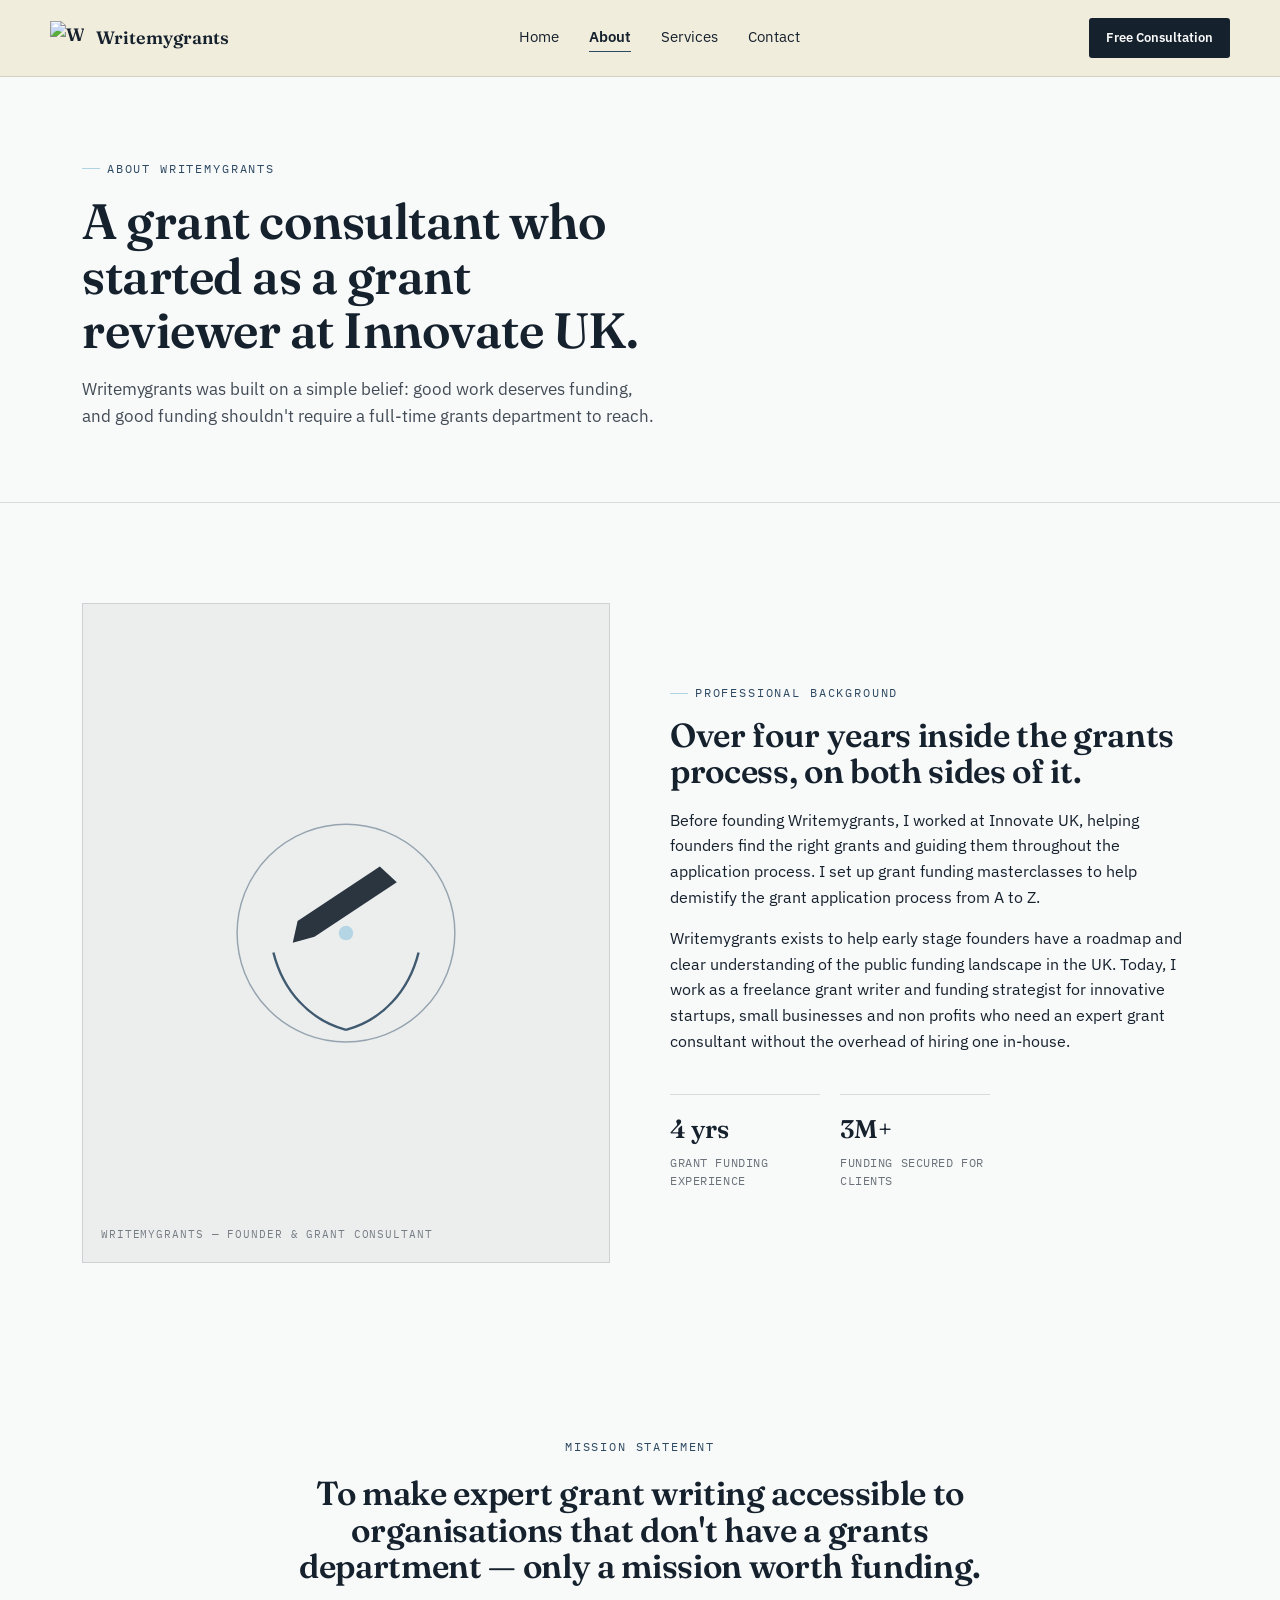
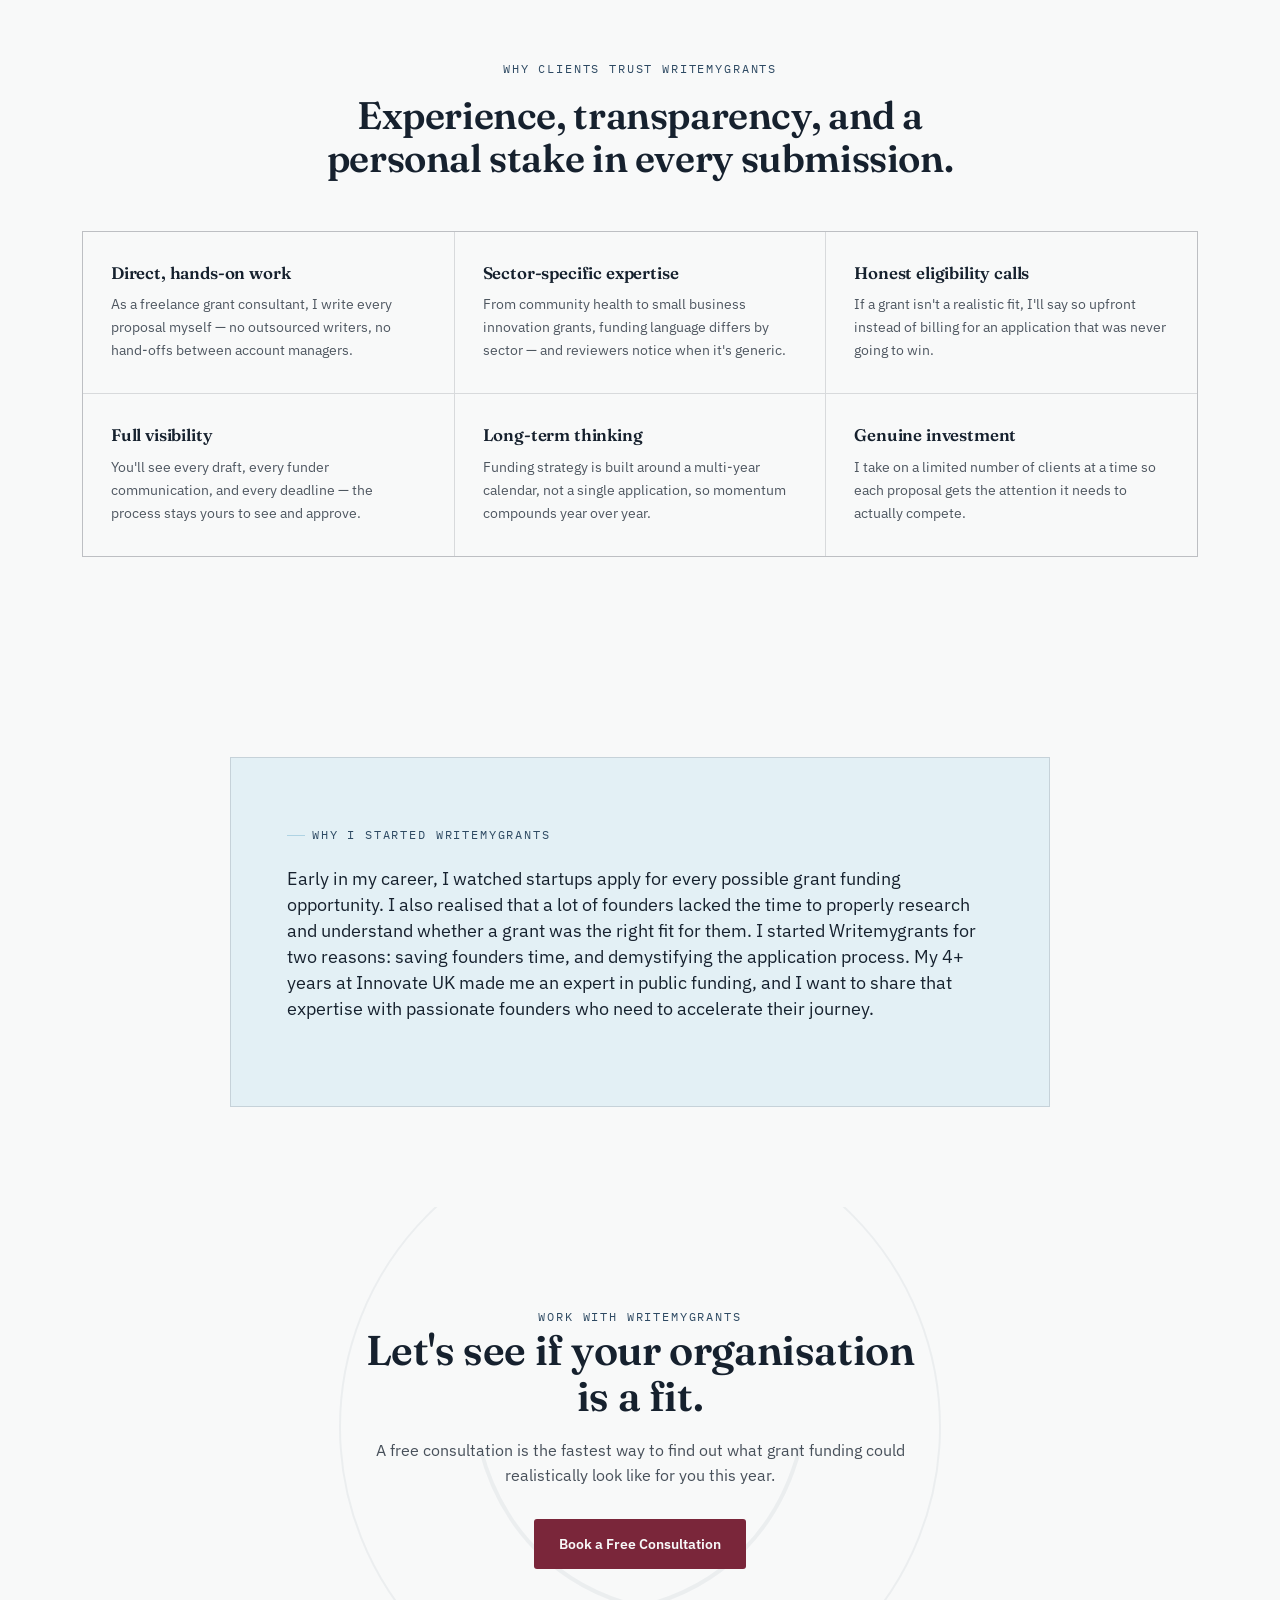
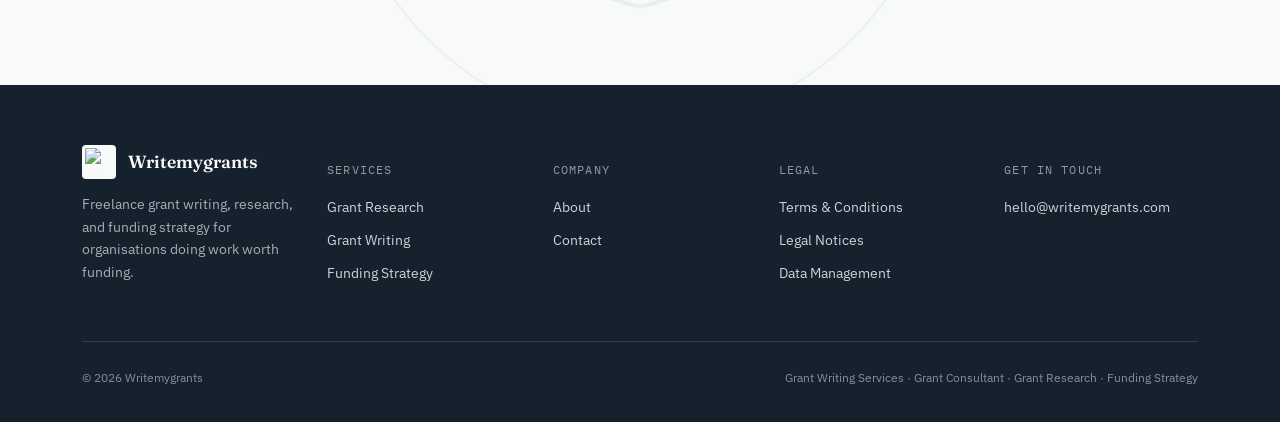
==== about.html @ 4b22c3bf "Add files via upload" ====
<!DOCTYPE html>
<html lang="en">
<head>
<meta charset="UTF-8">
<meta name="viewport" content="width=device-width, initial-scale=1.0">
<title>About Writemygrants | Freelance Grant Consultant &amp; Grant Writing Expert</title>
<meta name="description" content="Learn about Writemygrants — a freelance grant consultant dedicated to helping nonprofits, small businesses, and startups secure funding through expert grant research and grant writing.">
<link rel="preconnect" href="https://fonts.googleapis.com">
<link rel="preconnect" href="https://fonts.gstatic.com" crossorigin>
<link href="https://fonts.googleapis.com/css2?family=Fraunces:ital,opsz,wght@0,9..144,300;0,9..144,500;0,9..144,600;1,9..144,400&family=IBM+Plex+Sans:wght@400;500;600&family=IBM+Plex+Mono:wght@400;500&display=swap" rel="stylesheet">
<link rel="stylesheet" href="styles.css">
</head>
<body>

<header class="site">
  <div class="wrap header-row">
    <a href="index.html" class="brand">
      <img class="mark" src="assets/writemygrants-logo-uploaded.png" alt="Writemygrants logo">
      Writemygrants
    </a>
    <nav class="main-nav">
      <a href="index.html">Home</a>
      <a href="about.html" class="active">About</a>
      <a href="services.html">Services</a>
      <a href="contact.html">Contact</a>
    </nav>
    <div class="nav-cta">
      <a href="contact.html" class="btn btn-primary btn-sm">Free Consultation</a>
    </div>
  </div>
</header>

<main>

  <section class="page-hero">
    <div class="wrap">
      <span class="eyebrow">About Writemygrants</span>
      <h1>A grant consultant who started as a grant reviewer at Innovate UK.</h1>
      <p class="lede">Writemygrants was built on a simple belief: good work deserves funding, and good funding shouldn't require a full-time grants department to reach.</p>
    </div>
  </section>

  <section class="section">
    <div class="wrap about-grid">
      <div class="about-portrait">
        <svg viewBox="0 0 200 220" fill="none">
          <circle cx="100" cy="110" r="90" stroke="var(--olive)" stroke-width="1.2" stroke-opacity="0.5"/>
          <path d="M100 190 C 70 182, 48 158, 40 126" stroke="var(--olive)" stroke-width="2" fill="none"/>
          <path d="M100 190 C 130 182, 152 158, 160 126" stroke="var(--olive)" stroke-width="2" fill="none"/>
          <path d="M60 100 L128 55 L142 68 L74 113 L56 118 Z" fill="var(--ink)"/>
          <circle cx="100" cy="110" r="6" fill="var(--pale-blue)"/>
        </svg>
        <span class="frame-label">Writemygrants — Founder &amp; Grant Consultant</span>
      </div>
      <div>
        <span class="eyebrow">Professional background</span>
        <h2 style="font-size:clamp(1.7rem,2.6vw,2.2rem); margin: 14px 0 18px;">Over four years inside the grants process, on both sides of it.</h2>
        <p>Before founding Writemygrants, I worked at Innovate UK, helping founders find the right grants and guiding them throughout the application process. I set up grant funding masterclasses to help demistify the grant application process from A to Z.</p>
        <p>Writemygrants exists to help early stage founders have a roadmap and clear understanding of the public funding landscape in the UK. Today, I work as a freelance grant writer and funding strategist for innovative startups, small businesses and non profits who need an expert grant consultant without the overhead of hiring one in-house.</p>
        <div class="creds" style="grid-template-columns:repeat(2,1fr); max-width:320px;">
          <div class="cred"><div class="num">4 yrs</div><div class="label">Grant funding experience</div></div>
          <div class="cred"><div class="num">3M+</div><div class="label">Funding secured for clients</div></div>
        </div>
      </div>
    </div>
  </section>

  <section class="section-tight">
    <div class="wrap wrap-narrow" style="text-align:center;">
      <span class="eyebrow center">Mission statement</span>
      <h2 style="margin:16px 0 0; font-size:clamp(1.6rem,2.6vw,2.1rem);">To make expert grant writing accessible to organisations that don't have a grants department — only a mission worth funding.</h2>
    </div>
  </section>

  <section class="section" style="padding-top:0;">
    <div class="wrap">
      <div class="section-head center" style="margin-left:auto;margin-right:auto;">
        <span class="eyebrow center">Why clients trust Writemygrants</span>
        <h2>Experience, transparency, and a personal stake in every submission.</h2>
      </div>
      <div class="values-grid">
        <div class="value-card">
          <h3>Direct, hands-on work</h3>
          <p>As a freelance grant consultant, I write every proposal myself — no outsourced writers, no hand-offs between account managers.</p>
        </div>
        <div class="value-card">
          <h3>Sector-specific expertise</h3>
          <p>From community health to small business innovation grants, funding language differs by sector — and reviewers notice when it's generic.</p>
        </div>
        <div class="value-card">
          <h3>Honest eligibility calls</h3>
          <p>If a grant isn't a realistic fit, I'll say so upfront instead of billing for an application that was never going to win.</p>
        </div>
        <div class="value-card">
          <h3>Full visibility</h3>
          <p>You'll see every draft, every funder communication, and every deadline — the process stays yours to see and approve.</p>
        </div>
        <div class="value-card">
          <h3>Long-term thinking</h3>
          <p>Funding strategy is built around a multi-year calendar, not a single application, so momentum compounds year over year.</p>
        </div>
        <div class="value-card">
          <h3>Genuine investment</h3>
          <p>I take on a limited number of clients at a time so each proposal gets the attention it needs to actually compete.</p>
        </div>
      </div>
    </div>
  </section>

  <!-- ===== PERSONAL STORY ===== -->
  <section class="testimonial">
    <div class="wrap">
      <div class="testimonial-panel" style="text-align:left;">
        <span class="eyebrow" style="margin-bottom:20px;">Why I started Writemygrants</span>
        <blockquote style="font-size:1.15rem; font-style:normal; font-family:'IBM Plex Sans',sans-serif;">Early in my career, I watched startups apply for every possible grant funding opportunity. I also realised that a lot of founders lacked the time to properly research and understand whether a grant was the right fit for them. I started Writemygrants for two reasons: saving founders time, and demystifying the application process. My 4+ years at Innovate UK made me an expert in public funding, and I want to share that expertise with passionate founders who need to accelerate their journey.</blockquote>
      </div>
    </div>
  </section>

  <section class="cta-final">
    <svg class="cta-wreath" viewBox="0 0 320 320" fill="none">
      <path d="M160 250 C 118 240, 90 210, 80 170" stroke="var(--olive)" stroke-width="2" fill="none"/>
      <path d="M160 250 C 202 240, 230 210, 240 170" stroke="var(--olive)" stroke-width="2" fill="none"/>
      <circle cx="160" cy="160" r="150" stroke="var(--olive)" stroke-width="1"/>
    </svg>
    <div class="wrap inner">
      <span class="eyebrow center">Work with Writemygrants</span>
      <h2>Let's see if your organisation is a fit.</h2>
      <p>A free consultation is the fastest way to find out what grant funding could realistically look like for you this year.</p>
      <div class="actions center">
        <a href="contact.html" class="btn btn-accent">Book a Free Consultation</a>
      </div>
    </div>
  </section>

</main>

<footer class="site">
  <div class="wrap">
    <div class="footer-top">
      <div>
        <div class="footer-brand">
          <img class="mark" src="assets/writemygrants-logo-uploaded.png" alt="Writemygrants logo">
          Writemygrants
        </div>
        <p>Freelance grant writing, research, and funding strategy for organisations doing work worth funding.</p>
      </div>
      <div class="footer-col">
        <h4>Services</h4>
        <a href="services.html">Grant Research</a>
        <a href="services.html">Grant Writing</a>
        <a href="services.html">Funding Strategy</a>
      </div>
      <div class="footer-col">
        <h4>Company</h4>
        <a href="about.html">About</a>
        <a href="contact.html">Contact</a>
      </div>
      <div class="footer-col">
        <h4>Legal</h4>
        <a href="terms.html">Terms &amp; Conditions</a>
        <a href="legal.html">Legal Notices</a>
        <a href="data-management.html">Data Management</a>
      </div>
      <div class="footer-col">
        <h4>Get in touch</h4>
        <a href="mailto:hello@writemygrants.com">hello@writemygrants.com</a>
      </div>
    </div>
    <div class="footer-bottom">
      <span>© 2026 Writemygrants</span>
      <span>Grant Writing Services · Grant Consultant · Grant Research · Funding Strategy</span>
    </div>
  </div>
</footer>

</body>
</html>
---- styles.css ----
/* ===========================================================
   Writemygrants — shared stylesheet
   Palette: white / dark blue / burgundy
   Type: Fraunces (display) + IBM Plex Sans (body) + IBM Plex Mono (utility)
=========================================================== */

:root{
  --beige: #F8F9F9;
  --beige-deep: #ECEEEE;
  --ink: #16212E;
  --olive: #2E4A63;
  --red: #7A263A;
  --red-hover: #93304A;
  --ice: #E3F0F5;
  --pale-blue: #AFD3E3;
  --line: rgba(22,33,46,0.14);
  --radius: 3px;
}

*{ box-sizing: border-box; }
html{ scroll-behavior: smooth; }
body{
  margin:0;
  background: var(--beige);
  color: var(--ink);
  font-family: 'IBM Plex Sans', sans-serif;
  font-size: 16px;
  line-height: 1.6;
  -webkit-font-smoothing: antialiased;
}

h1,h2,h3{
  font-family: 'Fraunces', serif;
  font-weight: 600;
  line-height: 1.1;
  margin: 0;
  letter-spacing: -0.01em;
}

p{ margin: 0 0 1em; }
a{ color: inherit; }
img,svg{ display:block; max-width:100%; }
ul{ margin:0; padding:0; list-style:none; }

.eyebrow{
  font-family: 'IBM Plex Mono', monospace;
  font-size: 0.72rem;
  letter-spacing: 0.16em;
  text-transform: uppercase;
  color: var(--olive);
  display: inline-flex;
  align-items: center;
  gap: 0.6em;
}
.eyebrow::before{
  content:"";
  width: 18px; height: 1px;
  background: var(--pale-blue);
  display:inline-block;
}
.eyebrow.center{ justify-content:center; }
.eyebrow.center::before{ display:none; }

.wrap{
  max-width: 1180px;
  margin: 0 auto;
  padding: 0 32px;
}
.wrap-narrow{
  max-width: 820px;
  margin: 0 auto;
  padding: 0 32px;
}

/* ---------- Buttons ---------- */
.btn{
  display:inline-flex; align-items:center; gap:8px;
  font-family:'IBM Plex Sans', sans-serif; font-weight:600; font-size:0.88rem;
  padding: 13px 24px; border-radius: var(--radius);
  text-decoration:none; border:1px solid transparent; cursor:pointer;
  transition: transform .18s ease, background .18s ease, border-color .18s ease;
}
.btn-primary{ background: var(--ink); color: var(--beige); }
.btn-primary:hover{ background: var(--ink); transform: translateY(-1px); }
.btn-accent{ background: var(--red); color: var(--beige); }
.btn-accent:hover{ background: var(--red-hover); transform: translateY(-1px); }
.btn-ghost{ border-color: var(--ink); background: transparent; }
.btn-ghost:hover{ background: var(--ink); color: var(--beige); }
.btn-sm{ padding: 9px 16px; font-size: 0.8rem; }
.actions{ display:flex; gap:16px; align-items:center; flex-wrap:wrap; }
.actions.center{ justify-content:center; }

/* ---------- Header ---------- */
header.site{
  position: sticky; top:0; z-index: 50;
  background: rgba(241,236,218,0.94);
  backdrop-filter: blur(6px);
  border-bottom: 1px solid var(--line);
}
.header-row{
  display:flex; align-items:center; justify-content:space-between;
  padding: 18px 0;
}
.brand{
  display:flex; align-items:center; gap:12px;
  font-family:'Fraunces', serif; font-weight:600; font-size:1.12rem;
  text-decoration:none; color: var(--ink); white-space:nowrap;
}
.brand .mark{ width:34px; height:34px; flex-shrink:0; }
nav.main-nav{ display:flex; gap:30px; }
nav.main-nav a{
  text-decoration:none; font-size:0.92rem; color: var(--ink);
  position:relative; padding-bottom:3px; white-space:nowrap;
}
nav.main-nav a::after{
  content:""; position:absolute; left:0; right:0; bottom:0; height:1px;
  background: var(--olive); transform: scaleX(0); transform-origin: left;
  transition: transform .25s ease;
}
nav.main-nav a:hover::after,
nav.main-nav a.active::after{ transform: scaleX(1); }
nav.main-nav a.active{ color: var(--ink); font-weight:600; }
.nav-cta{ display:flex; align-items:center; gap:18px; }

/* ---------- Page hero (interior pages) ---------- */
.page-hero{
  padding: 74px 0 56px;
  border-bottom: 1px solid var(--line);
}
.page-hero .eyebrow{ margin-bottom: 16px; }
.page-hero h1{ font-size: clamp(2.1rem, 4vw, 3.1rem); max-width: 18ch; }
.page-hero p.lede{ margin-top:18px; max-width: 58ch; opacity:0.8; font-size:1.05rem; }

/* ---------- Hero (home) ---------- */
.hero{ padding: 92px 0 70px; position: relative; overflow: hidden; }
.hero-grid{ display:grid; grid-template-columns: 1.05fr 0.95fr; gap: 48px; align-items:center; }
.hero h1{ font-size: clamp(2.4rem, 4.4vw, 3.65rem); margin: 18px 0 22px; }
.hero h1 em{ font-style: italic; font-weight: 400; color: var(--olive); }
.hero p.lede{ font-size: 1.08rem; max-width: 46ch; opacity: 0.82; margin-bottom: 34px; }
.hero-visual{ position:relative; display:flex; align-items:center; justify-content:center; }
.seal{ width: min(100%, 380px); animation: stampIn 0.9s cubic-bezier(.2,.9,.25,1) both; animation-delay:.15s; }
@keyframes stampIn{
  0%{ opacity:0; transform: scale(1.22) rotate(-6deg); }
  60%{ opacity:1; }
  100%{ opacity:1; transform: scale(1) rotate(0deg); }
}
.chip{
  position:absolute; background: var(--beige); border:1px solid var(--line);
  border-radius: var(--radius); padding: 10px 14px;
  font-family:'IBM Plex Mono', monospace; font-size: 0.74rem;
  box-shadow: 0 10px 24px rgba(22,33,46,0.08);
  opacity:0; animation: chipIn .6s ease forwards;
}
.chip .n{ display:block; font-family:'Fraunces', serif; font-size:1.15rem; font-weight:600; color: var(--ink); }
.chip-a{ top: 4%; left: -4%; animation-delay: .75s; }
.chip-b{ bottom: 6%; right: -6%; animation-delay: .95s; }
@keyframes chipIn{ from{ opacity:0; transform: translateY(8px);} to{opacity:1; transform:translateY(0);} }
@media (prefers-reduced-motion: reduce){ .seal, .chip{ animation:none !important; opacity:1; transform:none; } }

/* ---------- Trust strip ---------- */
.trust{ border-top: 1px solid var(--line); border-bottom: 1px solid var(--line); padding: 22px 0; }
.trust-row{ display:flex; flex-wrap:wrap; gap: 14px 36px; align-items:center; justify-content:space-between; }
.trust-label{ font-family:'IBM Plex Mono', monospace; font-size:0.72rem; letter-spacing:0.1em; text-transform:uppercase; opacity:0.6; }
.sector-list{ display:flex; flex-wrap:wrap; gap: 10px 28px; }
.sector-list span{ font-size:0.92rem; opacity:0.75; }

/* ---------- Generic section ---------- */
.section{ padding: 100px 0; }
.section-tight{ padding: 70px 0; }
.section-head{ max-width: 660px; margin-bottom: 52px; }
.section-head.center{ margin-left:auto; margin-right:auto; text-align:center; }
.section-head h2{ font-size: clamp(1.9rem, 3vw, 2.6rem); margin-top:14px; }
.section-head p{ opacity:0.78; margin-top:14px; max-width: 56ch; }
.section-head.center p{ margin-left:auto; margin-right:auto; }

/* ---------- Benefit / feature grid ---------- */
.feature-grid{ display:grid; grid-template-columns: repeat(3,1fr); gap: 1px; background: var(--line); border:1px solid var(--line); }
.feature-card{ background: var(--beige); padding: 34px 30px; transition: background .2s ease; }
.feature-card:hover{ background: var(--ice); }
.feature-card .icon{ width:28px; height:28px; margin-bottom:20px; color: var(--olive); }
.feature-card h3{ font-size:1.05rem; margin-bottom:10px; }
.feature-card p{ font-size:0.9rem; opacity:0.75; margin:0; }

/* ---------- Steps / process ---------- */
.steps{ display:grid; grid-template-columns: repeat(5, 1fr); gap:0; position:relative; }
.steps.steps-4{ grid-template-columns: repeat(4,1fr); }
.steps::before{ content:""; position:absolute; top:18px; left:4%; right:4%; height:1px; background: var(--line); }
.step{ padding: 0 18px 0 0; position:relative; }
.step .num{
  font-family:'IBM Plex Mono', monospace; font-size:0.82rem; color: var(--beige);
  background: var(--ink); width:36px; height:36px; border-radius:50%;
  display:flex; align-items:center; justify-content:center; position:relative; z-index:2; margin-bottom:20px;
}
.step h3{ font-size:1.05rem; margin-bottom:8px; }
.step p{ font-size:0.9rem; opacity:0.75; margin:0; }

/* ---------- Stats band ---------- */
.band{ background: var(--ink); color: var(--beige); padding: 84px 0; position:relative; overflow:hidden; }
.band-wreath{ position:absolute; right:-80px; top:50%; transform: translateY(-50%); width:420px; opacity:0.08; }
.band-grid{ display:grid; grid-template-columns: repeat(4,1fr); gap:30px; position:relative; z-index:1; }
.stat .num{ font-family:'Fraunces', serif; font-weight:600; font-size: clamp(2.1rem,3.6vw,3rem); color: var(--beige); }
.stat .label{ font-family:'IBM Plex Mono', monospace; font-size:0.76rem; letter-spacing:0.06em; color: var(--pale-blue); margin-top:8px; text-transform:uppercase; }

/* ---------- Testimonials ---------- */
.testi-grid{ display:grid; grid-template-columns: repeat(3,1fr); gap: 24px; }
.testi-card{ background: var(--ice); border:1px solid var(--line); padding: 32px 28px; display:flex; flex-direction:column; }
.testi-card blockquote{ font-family:'Fraunces', serif; font-style:italic; font-weight:400; font-size:1.08rem; margin:0 0 20px; line-height:1.45; flex-grow:1; }
.testi-card cite{ font-style:normal; font-family:'IBM Plex Mono', monospace; font-size:0.74rem; letter-spacing:0.03em; opacity:0.68; }

.testimonial{ padding: 100px 0; }
.testimonial-panel{ background: var(--ice); border:1px solid var(--line); padding: 60px 56px; text-align:center; max-width: 820px; margin:0 auto; }
.testimonial-panel blockquote{ font-family:'Fraunces', serif; font-style:italic; font-weight:400; font-size: clamp(1.25rem, 2.2vw, 1.55rem); margin:0 0 24px; line-height:1.42; }
.testimonial-panel cite{ font-style:normal; font-family:'IBM Plex Mono', monospace; font-size:0.76rem; letter-spacing:0.03em; opacity:0.68; }

/* ---------- CTA band ---------- */
.cta-final{ padding: 96px 0 116px; position:relative; text-align:center; overflow:hidden; }
.cta-final .cta-wreath{ position:absolute; left:50%; top:46%; transform: translate(-50%,-50%); width:640px; opacity:0.06; z-index:0; }
.cta-final .inner{ position:relative; z-index:1; max-width:620px; margin:0 auto; }
.cta-final h2{ font-size: clamp(2rem,3.6vw,2.6rem); margin-bottom:18px; }
.cta-final p{ opacity:0.78; margin-bottom: 30px; }

/* ---------- Services page ---------- */
.service-block{ padding: 64px 0; border-bottom: 1px solid var(--line); }
.service-block:last-of-type{ border-bottom:none; }
.service-block-grid{ display:grid; grid-template-columns: 0.9fr 1.1fr; gap: 56px; align-items:start; }
.service-block .index{ font-family:'IBM Plex Mono', monospace; font-size:0.78rem; color: var(--olive); letter-spacing:0.08em; margin-bottom:14px; display:block; }
.service-block h2{ font-size: clamp(1.5rem,2.4vw,1.9rem); margin-bottom: 16px; }
.service-block .desc{ opacity:0.82; margin-bottom:0; }
.service-side h4{
  font-family:'IBM Plex Mono', monospace; font-size:0.72rem; letter-spacing:0.1em; text-transform:uppercase;
  color: var(--olive); margin: 0 0 14px;
}
.service-side .col{ margin-bottom: 26px; }
.service-side ul li{ font-size:0.92rem; padding-left: 20px; position:relative; margin-bottom:10px; opacity:0.85; }
.service-side ul li::before{ content:"—"; position:absolute; left:0; color: var(--olive); }
.service-block .cta-row{ margin-top: 22px; }

/* ---------- Case studies ---------- */
.case-grid{ display:flex; flex-direction:column; gap: 1px; background: var(--line); border:1px solid var(--line); margin-top: 10px; }
.case-card{ background: var(--beige); padding: 46px 44px; display:grid; grid-template-columns: 0.7fr 1.3fr; gap: 44px; }
.case-meta{ }
.case-meta .sector{ font-family:'IBM Plex Mono', monospace; font-size:0.72rem; letter-spacing:0.1em; text-transform:uppercase; color: var(--olive); margin-bottom:14px; display:block; }
.case-meta h3{ font-size: 1.5rem; margin-bottom: 18px; }
/* case-amount rule removed — was only used by the retired Success Stories page */
.case-body h4{ font-family:'IBM Plex Mono', monospace; font-size:0.72rem; letter-spacing:0.1em; text-transform:uppercase; color: var(--olive); margin: 0 0 8px; }
.case-body .case-section{ margin-bottom: 20px; }
.case-body p{ opacity:0.85; margin:0; }

/* ---------- About page ---------- */
.about-grid{ display:grid; grid-template-columns: 1fr 1fr; gap: 60px; align-items:center; }
.about-portrait{
  aspect-ratio: 4/5; background: var(--beige-deep); border:1px solid var(--line);
  display:flex; align-items:center; justify-content:center; position:relative; overflow:hidden;
}
.about-portrait .frame-label{ position:absolute; bottom:18px; left:18px; font-family:'IBM Plex Mono', monospace; font-size:0.7rem; letter-spacing:0.08em; text-transform:uppercase; opacity:0.55; }
.about-portrait svg{ width: 46%; opacity: 0.9; }
.creds{ display:grid; grid-template-columns: repeat(3,1fr); gap: 20px; margin-top: 40px; }
.creds .cred{ border-top: 1px solid var(--line); padding-top: 14px; }
.creds .cred .num{ font-family:'Fraunces', serif; font-weight:600; font-size:1.6rem; color: var(--ink); }
.creds .cred .label{ font-family:'IBM Plex Mono', monospace; font-size:0.72rem; letter-spacing:0.05em; text-transform:uppercase; opacity:0.62; margin-top:4px; }

.values-grid{ display:grid; grid-template-columns: repeat(3,1fr); gap: 1px; background: var(--line); border:1px solid var(--line); }
.value-card{ background: var(--beige); padding: 32px 28px; transition: background .2s ease; }
.value-card:hover{ background: var(--ice); }
.value-card h3{ font-size:1.05rem; margin-bottom:10px; }
.value-card p{ font-size:0.9rem; opacity:0.75; margin:0; }

/* ---------- Contact page ---------- */
.contact-grid{ display:grid; grid-template-columns: 1fr 1fr; gap: 60px; align-items:start; }
.contact-form{ display:flex; flex-direction:column; gap: 18px; }
.form-row{ display:grid; grid-template-columns: 1fr 1fr; gap: 18px; }
label{ display:block; font-family:'IBM Plex Mono', monospace; font-size:0.72rem; letter-spacing:0.06em; text-transform:uppercase; opacity:0.65; margin-bottom:8px; }
input, select, textarea{
  width:100%; padding: 13px 14px; border:1px solid var(--line); background: var(--ice);
  color: var(--ink); font-family:'IBM Plex Sans', sans-serif; font-size:0.95rem; border-radius: var(--radius);
}
input:focus, select:focus, textarea:focus{ outline: 2px solid var(--ink); outline-offset:1px; }
textarea{ resize: vertical; min-height: 120px; }
.form-note{ font-size:0.82rem; opacity:0.6; }

.contact-side .panel{ background: var(--beige-deep); border:1px solid var(--line); padding: 30px 28px; margin-bottom: 22px; }
.contact-side .panel h4{ font-family:'IBM Plex Mono', monospace; font-size:0.72rem; letter-spacing:0.08em; text-transform:uppercase; color: var(--olive); margin:0 0 12px; }
.contact-side .panel p{ margin:0 0 8px; font-size:0.94rem; }
.contact-side .panel a{ text-decoration:underline; }

.faq{ max-width: 820px; margin: 0 auto; }
.faq-item{ border-bottom: 1px solid var(--line); }
.faq-q{
  width:100%; text-align:left; background:none; border:none; cursor:pointer;
  padding: 22px 0; display:flex; justify-content:space-between; align-items:center;
  font-family:'Fraunces', serif; font-size:1.05rem; font-weight:600; color: var(--ink);
}
.faq-q .plus{ font-family:'IBM Plex Mono', monospace; font-size:1.2rem; color: var(--olive); transition: transform .2s ease; flex-shrink:0; margin-left: 16px; }
.faq-item.open .faq-q .plus{ transform: rotate(45deg); }
.faq-a{ max-height:0; overflow:hidden; transition: max-height .3s ease; }
.faq-item.open .faq-a{ max-height: 300px; }
.faq-a p{ padding-bottom: 22px; opacity:0.8; margin:0; max-width: 62ch; }

/* ---------- Footer ---------- */
footer.site{ background: var(--ink); color: var(--beige); padding: 60px 0 34px; }
.footer-top{ display:grid; grid-template-columns: 1.1fr repeat(4, 1fr); gap: 32px; padding-bottom: 44px; border-bottom: 1px solid rgba(241,236,218,0.14); }
.footer-brand{ display:flex; align-items:center; gap:12px; font-family:'Fraunces',serif; font-weight:600; font-size:1.1rem; margin-bottom:14px; }
.footer-brand .mark{
  width:28px; height:28px; background: var(--beige); border-radius: 4px; padding: 3px;
  box-sizing: content-box;
}
.footer-top p{ opacity:0.65; font-size:0.88rem; max-width: 32ch; }
.footer-col h4{ font-family:'IBM Plex Mono', monospace; font-size:0.72rem; letter-spacing:0.1em; text-transform:uppercase; opacity:0.55; margin-bottom:16px; font-weight:400; }
.footer-col a{ display:block; text-decoration:none; opacity:0.82; font-size:0.9rem; margin-bottom:10px; }
.footer-col a:hover{ opacity:1; text-decoration:underline; }
.footer-bottom{ display:flex; justify-content:space-between; align-items:center; padding-top:26px; font-size:0.78rem; opacity:0.5; flex-wrap:wrap; gap:10px; }

/* ---------- Responsive ---------- */
@media (max-width: 980px){
  .hero-grid{ grid-template-columns: 1fr; }
  .hero-visual{ order:-1; max-width:320px; margin:0 auto; }
  .steps, .steps.steps-4{ grid-template-columns: 1fr 1fr; gap: 40px 20px; }
  .steps::before{ display:none; }
  .feature-grid, .values-grid{ grid-template-columns: 1fr 1fr; }
  .band-grid{ grid-template-columns: 1fr 1fr; gap:36px; }
  .footer-top{ grid-template-columns: 1fr 1fr 1fr; }
  .service-block-grid{ grid-template-columns: 1fr; gap: 28px; }
  .case-card{ grid-template-columns: 1fr; }
  .about-grid{ grid-template-columns: 1fr; }
  .contact-grid{ grid-template-columns: 1fr; }
  .testi-grid{ grid-template-columns: 1fr; }
}
@media (max-width: 640px){
  .wrap, .wrap-narrow{ padding: 0 20px; }
  nav.main-nav{ display:none; }
  .steps, .steps.steps-4{ grid-template-columns: 1fr; }
  .feature-grid, .values-grid{ grid-template-columns: 1fr; }
  .band-grid{ grid-template-columns: 1fr; }
  .testimonial-panel{ padding: 40px 24px; }
  .footer-top{ grid-template-columns: 1fr; }
  .trust-row{ flex-direction:column; align-items:flex-start; }
  .form-row{ grid-template-columns: 1fr; }
  .creds{ grid-template-columns: 1fr 1fr; }
}

:focus-visible{ outline: 2px solid var(--ink); outline-offset: 2px; }

/* ---------- Legal pages ---------- */
.legal-note{
  background: var(--ice);
  border: 1px solid var(--line);
  border-left: 3px solid var(--pale-blue);
  padding: 20px 24px;
  font-size: 0.88rem;
  opacity: 0.9;
  margin-bottom: 48px;
}
.legal-note strong{ color: var(--ink); }
.legal-page h2{
  font-size: 1.28rem;
  margin: 44px 0 14px;
}
.legal-page h2:first-of-type{ margin-top: 0; }
.legal-page p{ opacity: 0.85; }
.legal-page .legal-list{
  list-style: decimal;
  padding-left: 1.3em;
  margin: 0 0 1em;
}
.legal-page .legal-list li{ margin-bottom: 10px; opacity: 0.85; }
.legal-page .updated{
  font-family: 'IBM Plex Mono', monospace;
  font-size: 0.76rem;
  letter-spacing: 0.04em;
  text-transform: uppercase;
  opacity: 0.55;
  margin-top: -6px;
}
.legal-toc{ display:flex; flex-wrap:wrap; gap: 10px 24px; margin-bottom: 40px; }
.legal-toc a{ font-size: 0.86rem; text-decoration: underline; opacity: 0.75; }
.legal-toc a:hover{ opacity: 1; }
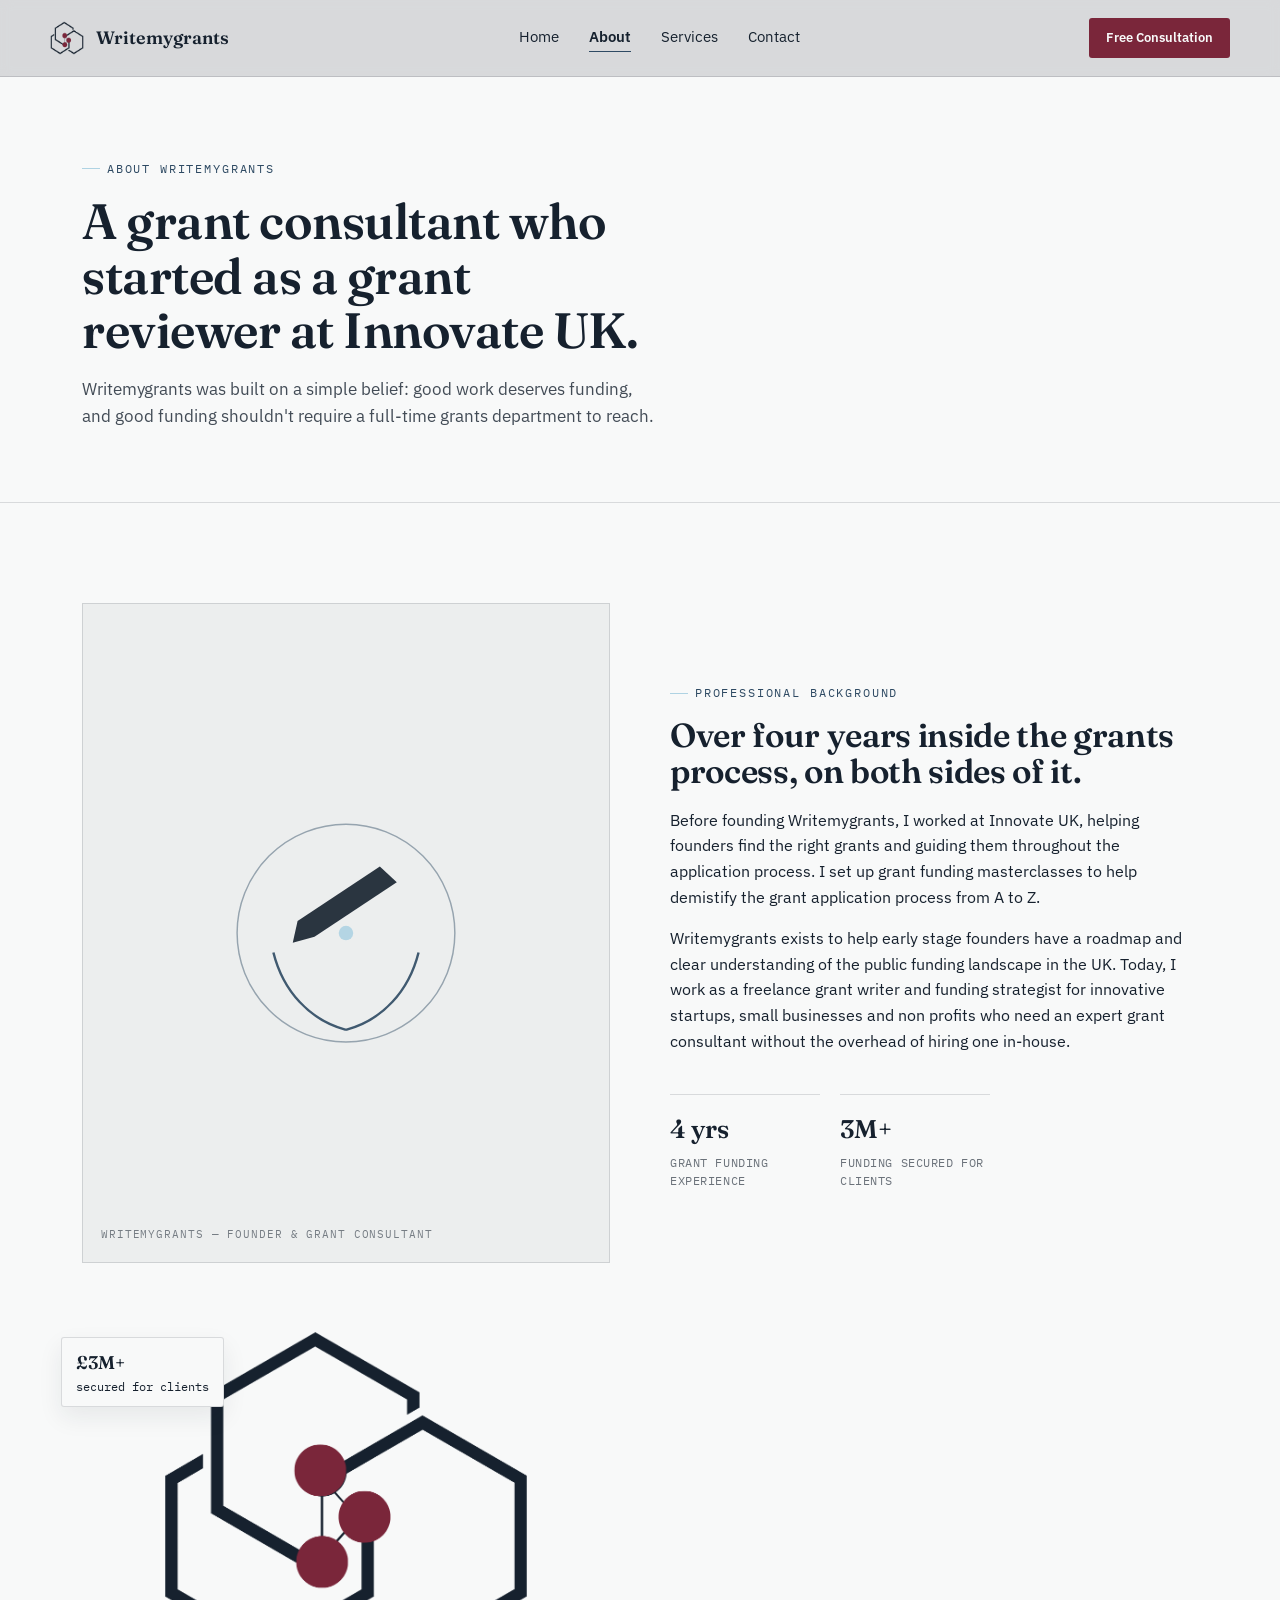
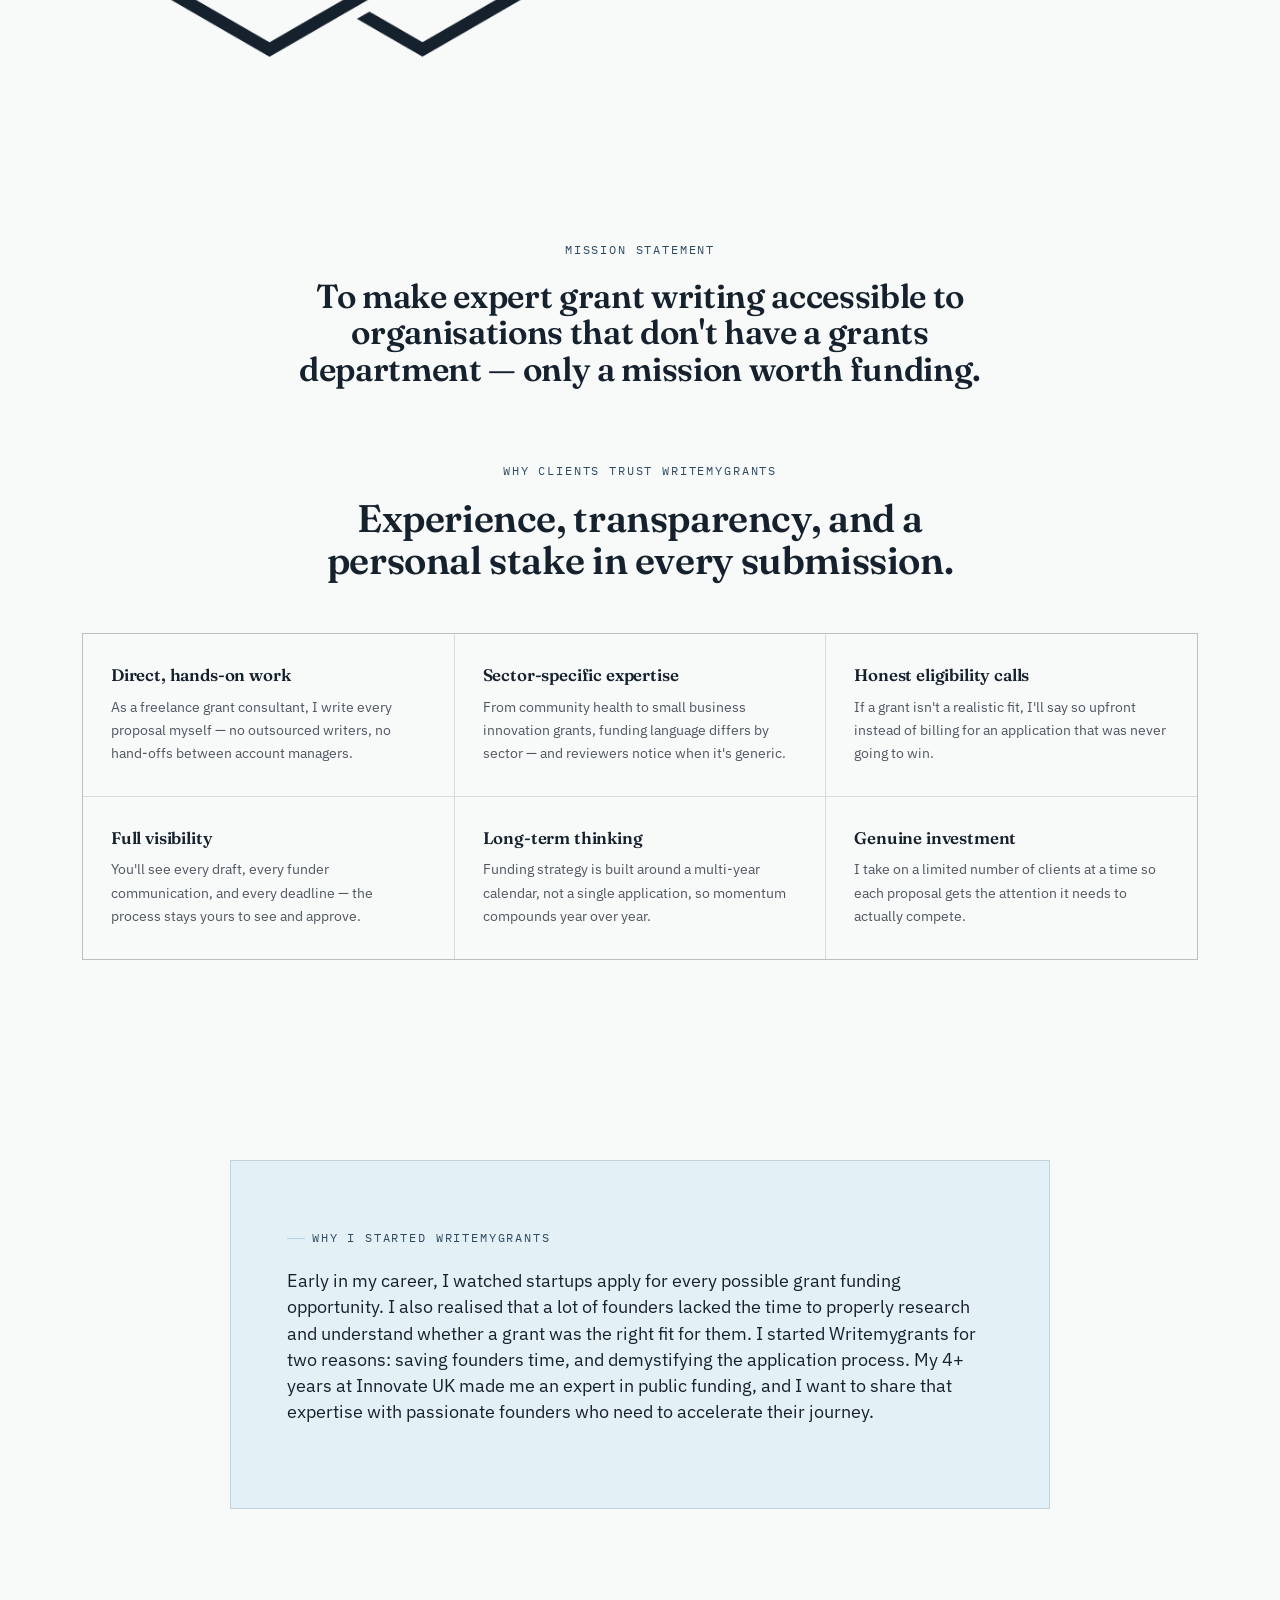
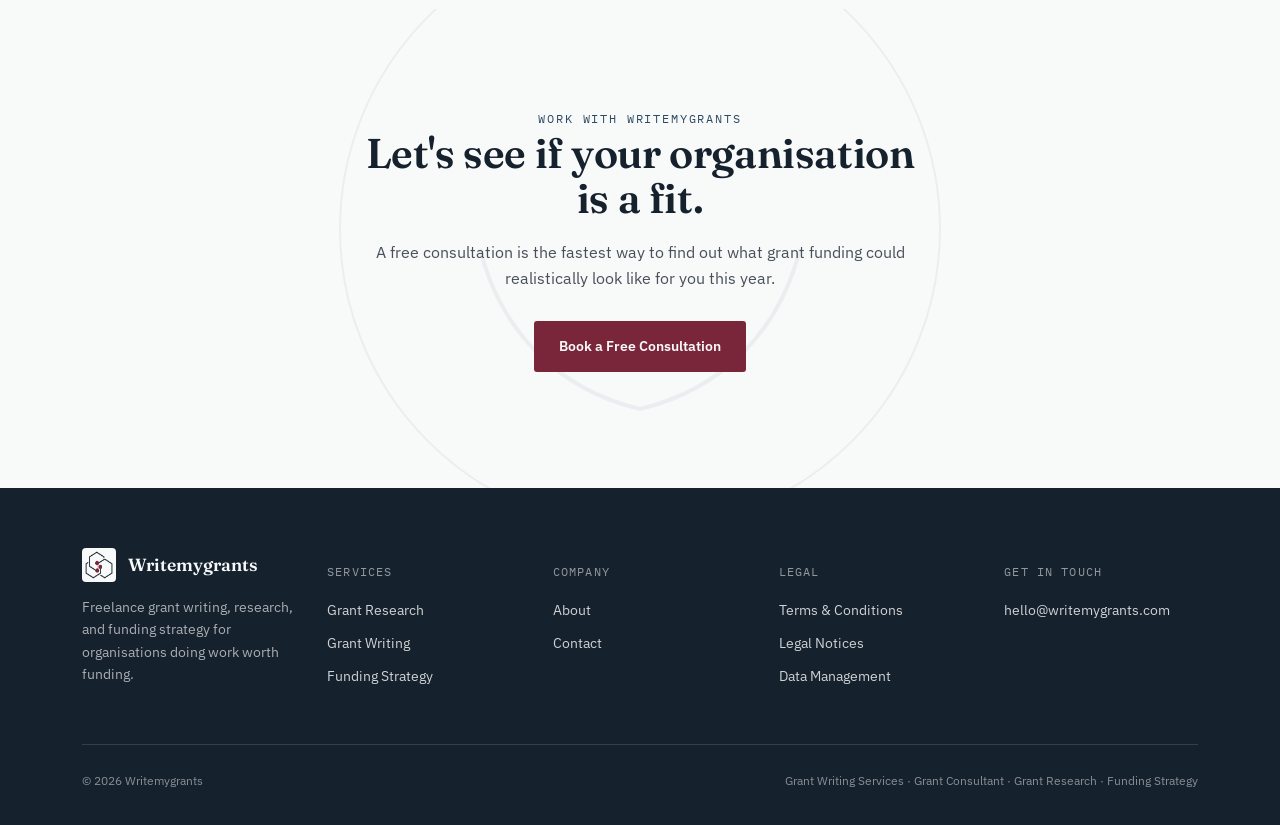
==== commit 4a3f54ac: "Update about.html" ====
--- a/about.html
+++ b/about.html
@@ -60,6 +60,13 @@
         <div class="creds" style="grid-template-columns:repeat(2,1fr); max-width:320px;">
           <div class="cred"><div class="num">4 yrs</div><div class="label">Grant funding experience</div></div>
           <div class="cred"><div class="num">3M+</div><div class="label">Funding secured for clients</div></div>
+           </div>
+      </div>
+      <div class="hero-visual">
+        <img class="seal" src="assets/writemygrants-logo-uploaded.png" alt="Writemygrants logo">
+        <div class="chip chip-a"><span class="n">£3M+</span>secured for clients</div>
+      </div>
+    </div>
         </div>
       </div>
     </div>
--- a/styles.css
+++ b/styles.css
@@ -80,8 +80,8 @@
   text-decoration:none; border:1px solid transparent; cursor:pointer;
   transition: transform .18s ease, background .18s ease, border-color .18s ease;
 }
-.btn-primary{ background: var(--ink); color: var(--beige); }
-.btn-primary:hover{ background: var(--ink); transform: translateY(-1px); }
+.btn-primary{ background: var(--red); color: var(--beige); }
+.btn-primary:hover{ background: var(--red-hover); transform: translateY(-1px); }
 .btn-accent{ background: var(--red); color: var(--beige); }
 .btn-accent:hover{ background: var(--red-hover); transform: translateY(-1px); }
 .btn-ghost{ border-color: var(--ink); background: transparent; }
@@ -93,7 +93,7 @@
 /* ---------- Header ---------- */
 header.site{
   position: sticky; top:0; z-index: 50;
-  background: rgba(241,236,218,0.94);
+  background: rgba(22,33,46,0.14);
   backdrop-filter: blur(6px);
   border-bottom: 1px solid var(--line);
 }
@@ -298,7 +298,7 @@
 
 /* ---------- Footer ---------- */
 footer.site{ background: var(--ink); color: var(--beige); padding: 60px 0 34px; }
-.footer-top{ display:grid; grid-template-columns: 1.1fr repeat(4, 1fr); gap: 32px; padding-bottom: 44px; border-bottom: 1px solid rgba(241,236,218,0.14); }
+.footer-top{ display:grid; grid-template-columns: 1.1fr repeat(4, 1fr); gap: 32px; padding-bottom: 44px; border-bottom: 1px solid rgba(248,249,249,0.14); }
 .footer-brand{ display:flex; align-items:center; gap:12px; font-family:'Fraunces',serif; font-weight:600; font-size:1.1rem; margin-bottom:14px; }
 .footer-brand .mark{
   width:28px; height:28px; background: var(--beige); border-radius: 4px; padding: 3px;
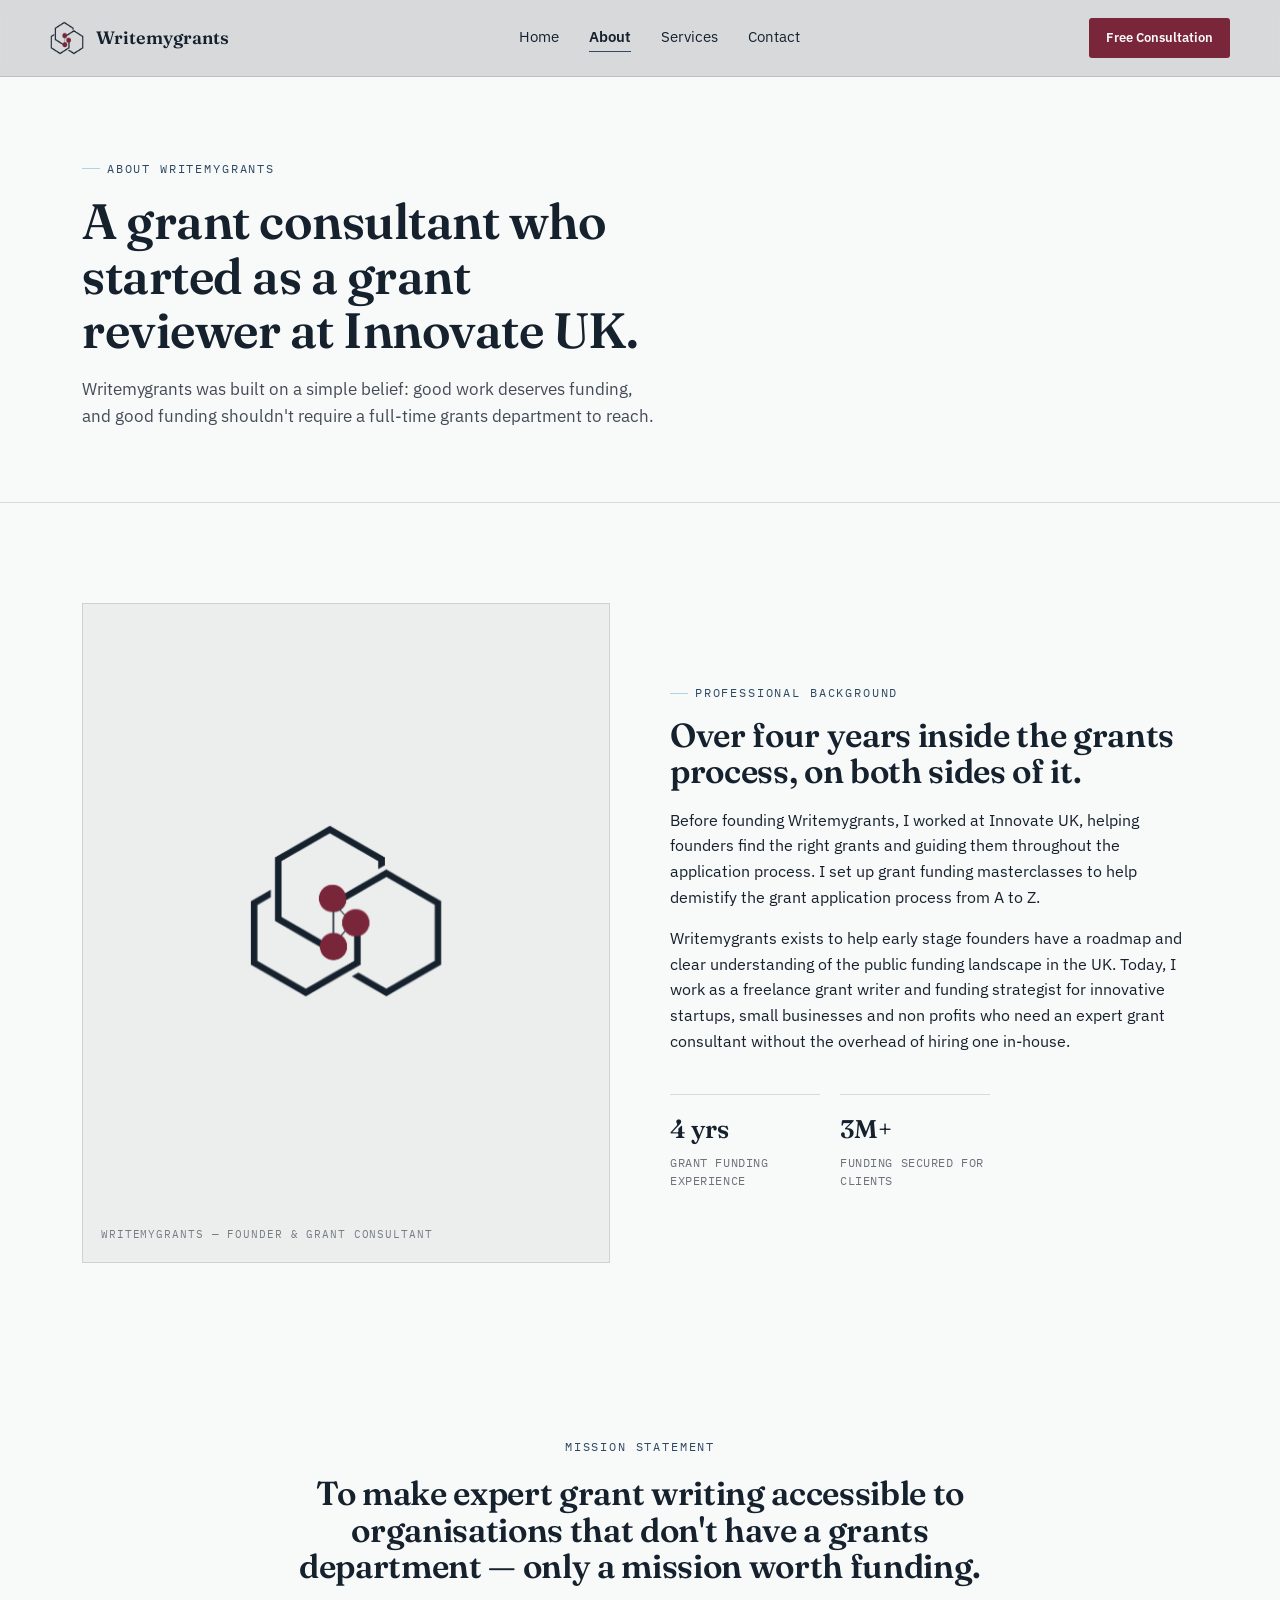
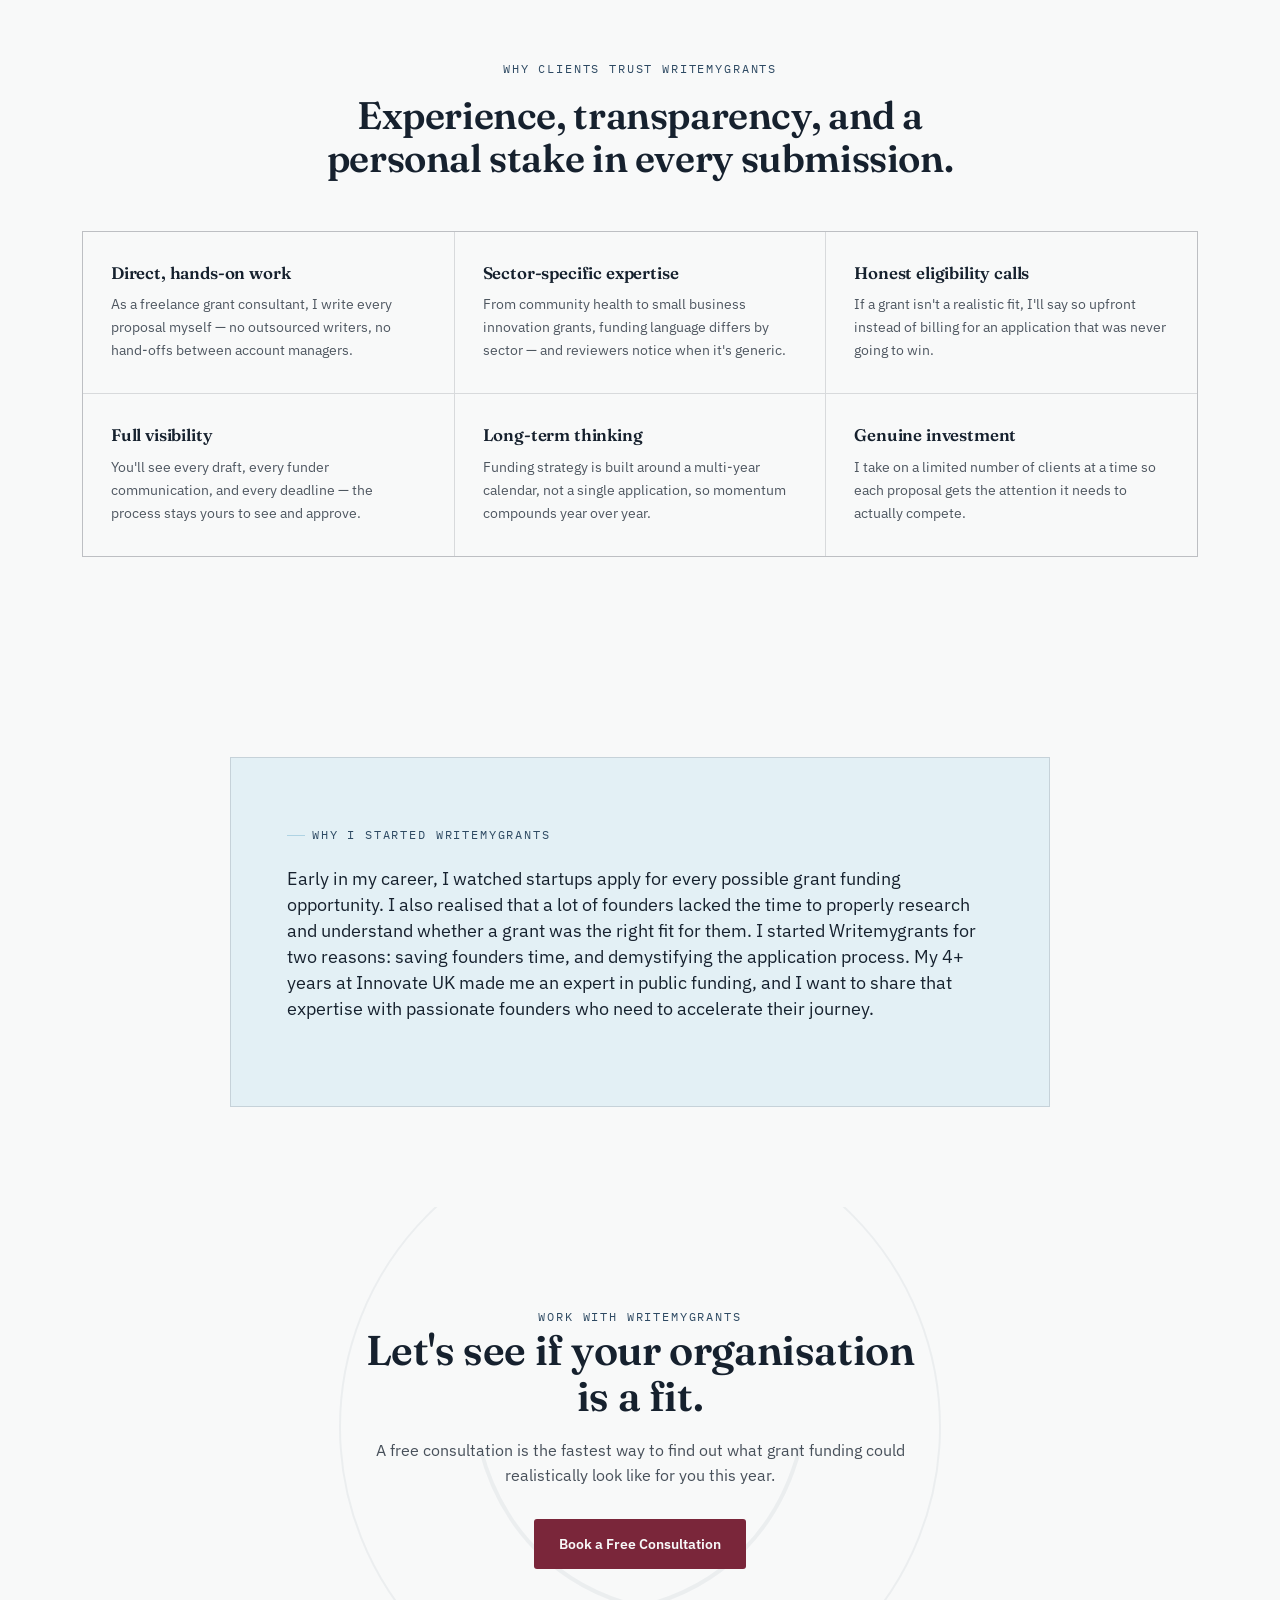
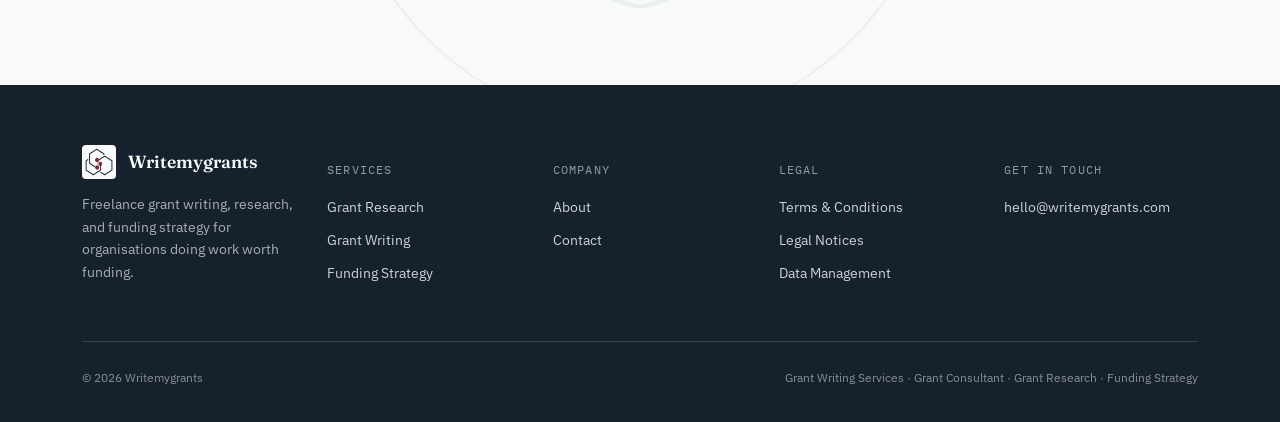
==== commit fcb44d58: "Add files via upload" ====
--- a/about.html
+++ b/about.html
@@ -43,13 +43,7 @@
   <section class="section">
     <div class="wrap about-grid">
       <div class="about-portrait">
-        <svg viewBox="0 0 200 220" fill="none">
-          <circle cx="100" cy="110" r="90" stroke="var(--olive)" stroke-width="1.2" stroke-opacity="0.5"/>
-          <path d="M100 190 C 70 182, 48 158, 40 126" stroke="var(--olive)" stroke-width="2" fill="none"/>
-          <path d="M100 190 C 130 182, 152 158, 160 126" stroke="var(--olive)" stroke-width="2" fill="none"/>
-          <path d="M60 100 L128 55 L142 68 L74 113 L56 118 Z" fill="var(--ink)"/>
-          <circle cx="100" cy="110" r="6" fill="var(--pale-blue)"/>
-        </svg>
+        <img src="assets/writemygrants-logo-uploaded.png" alt="Writemygrants logo">
         <span class="frame-label">Writemygrants — Founder &amp; Grant Consultant</span>
       </div>
       <div>
@@ -60,13 +54,6 @@
         <div class="creds" style="grid-template-columns:repeat(2,1fr); max-width:320px;">
           <div class="cred"><div class="num">4 yrs</div><div class="label">Grant funding experience</div></div>
           <div class="cred"><div class="num">3M+</div><div class="label">Funding secured for clients</div></div>
-           </div>
-      </div>
-      <div class="hero-visual">
-        <img class="seal" src="assets/writemygrants-logo-uploaded.png" alt="Writemygrants logo">
-        <div class="chip chip-a"><span class="n">£3M+</span>secured for clients</div>
-      </div>
-    </div>
         </div>
       </div>
     </div>
--- a/styles.css
+++ b/styles.css
@@ -251,9 +251,14 @@
 .about-portrait{
   aspect-ratio: 4/5; background: var(--beige-deep); border:1px solid var(--line);
   display:flex; align-items:center; justify-content:center; position:relative; overflow:hidden;
-}
-.about-portrait .frame-label{ position:absolute; bottom:18px; left:18px; font-family:'IBM Plex Mono', monospace; font-size:0.7rem; letter-spacing:0.08em; text-transform:uppercase; opacity:0.55; }
-.about-portrait svg{ width: 46%; opacity: 0.9; }
+  padding-bottom: 44px; box-sizing: border-box;
+}
+.about-portrait .frame-label{ position:absolute; bottom:18px; left:18px; right:18px; font-family:'IBM Plex Mono', monospace; font-size:0.7rem; letter-spacing:0.08em; text-transform:uppercase; opacity:0.55; }
+.about-portrait svg, .about-portrait img{
+  width: 38%; opacity: 0.9;
+  animation: stampIn 0.9s cubic-bezier(.2,.9,.25,1) both;
+  animation-delay: .15s;
+}
 .creds{ display:grid; grid-template-columns: repeat(3,1fr); gap: 20px; margin-top: 40px; }
 .creds .cred{ border-top: 1px solid var(--line); padding-top: 14px; }
 .creds .cred .num{ font-family:'Fraunces', serif; font-weight:600; font-size:1.6rem; color: var(--ink); }
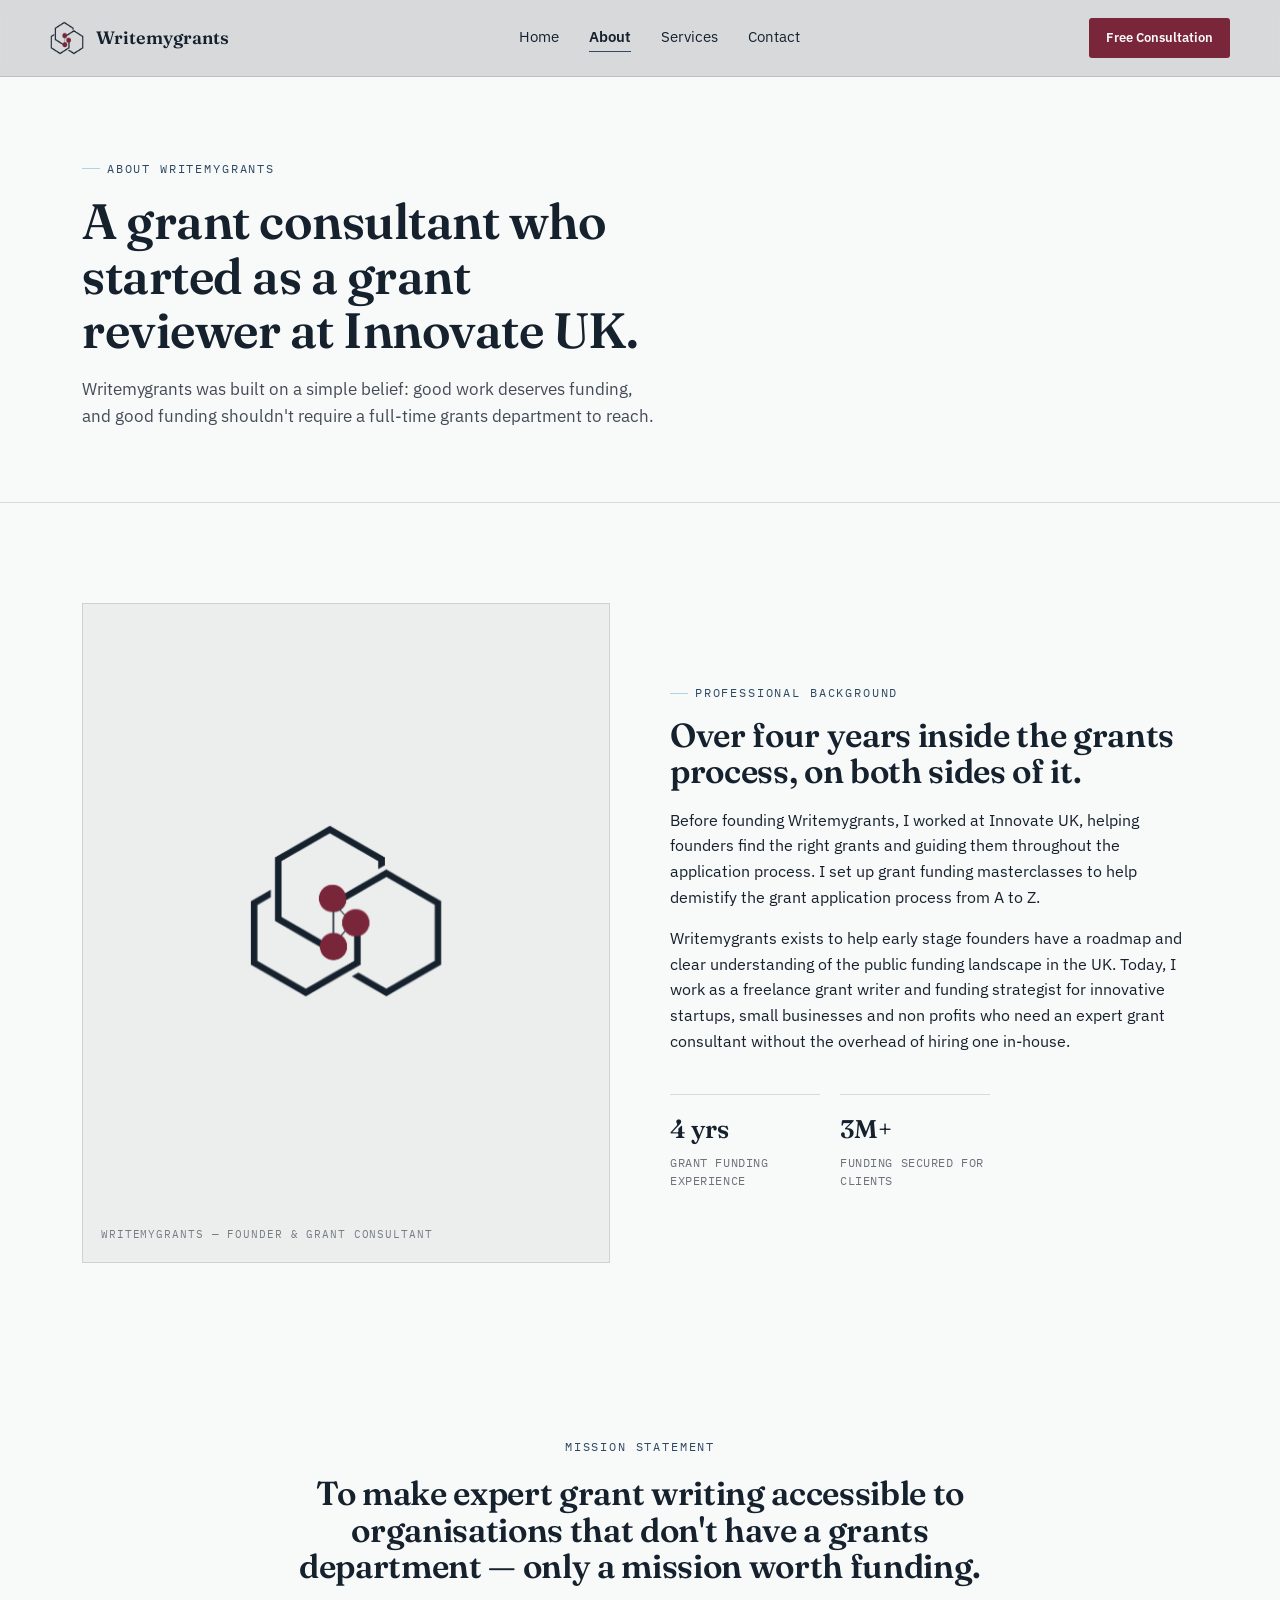
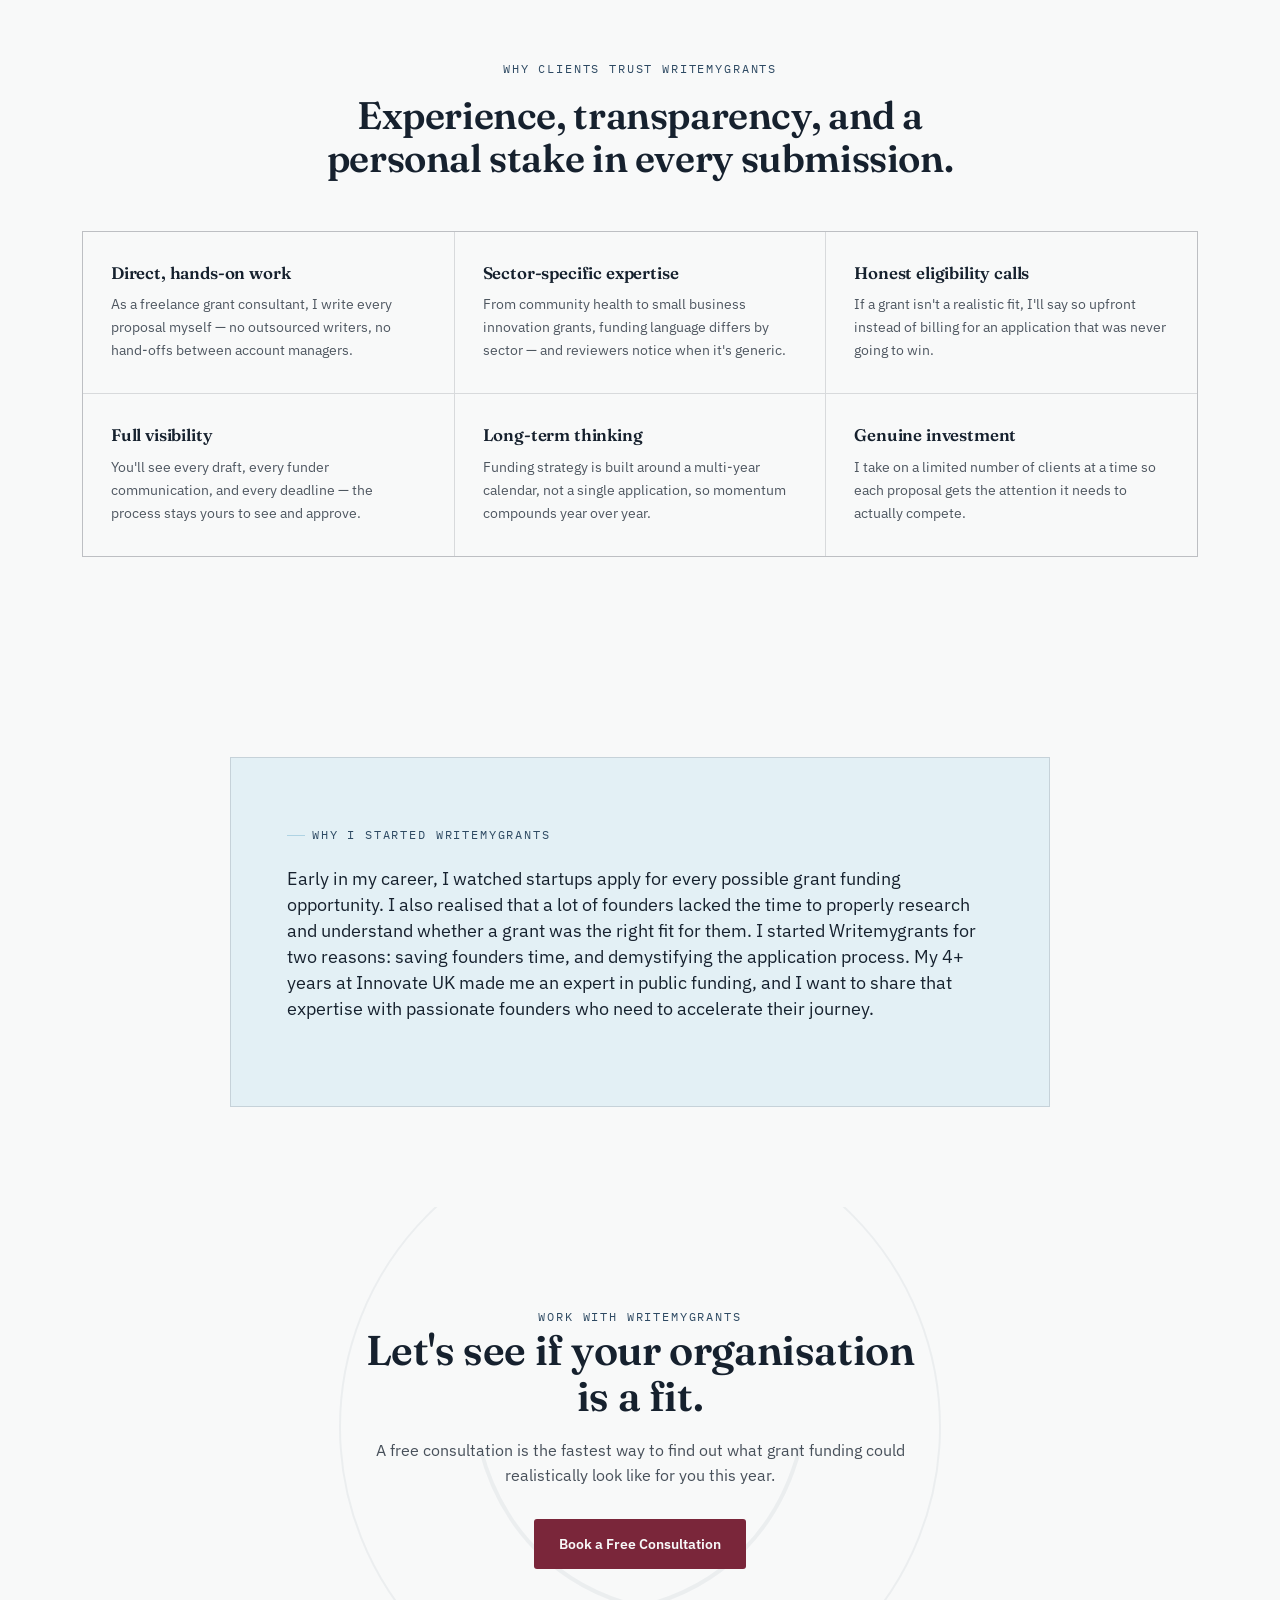
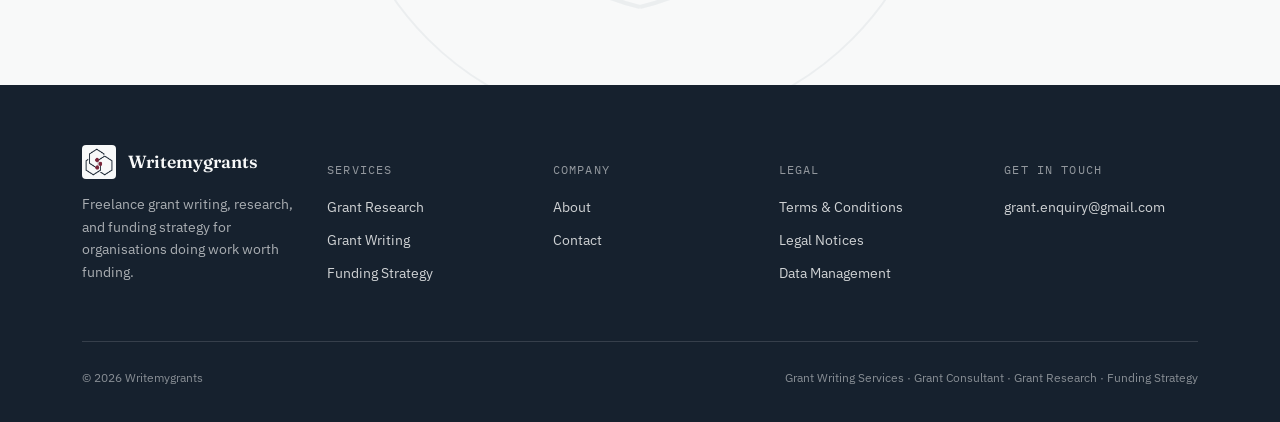
==== commit 1d5d8af3: "Update about.html" ====
--- a/about.html
+++ b/about.html
@@ -158,7 +158,7 @@
       </div>
       <div class="footer-col">
         <h4>Get in touch</h4>
-        <a href="mailto:hello@writemygrants.com">hello@writemygrants.com</a>
+        <a href="mailto:grant.enquiry@gmail.com">grant.enquiry@gmail.com</a>
       </div>
     </div>
     <div class="footer-bottom">
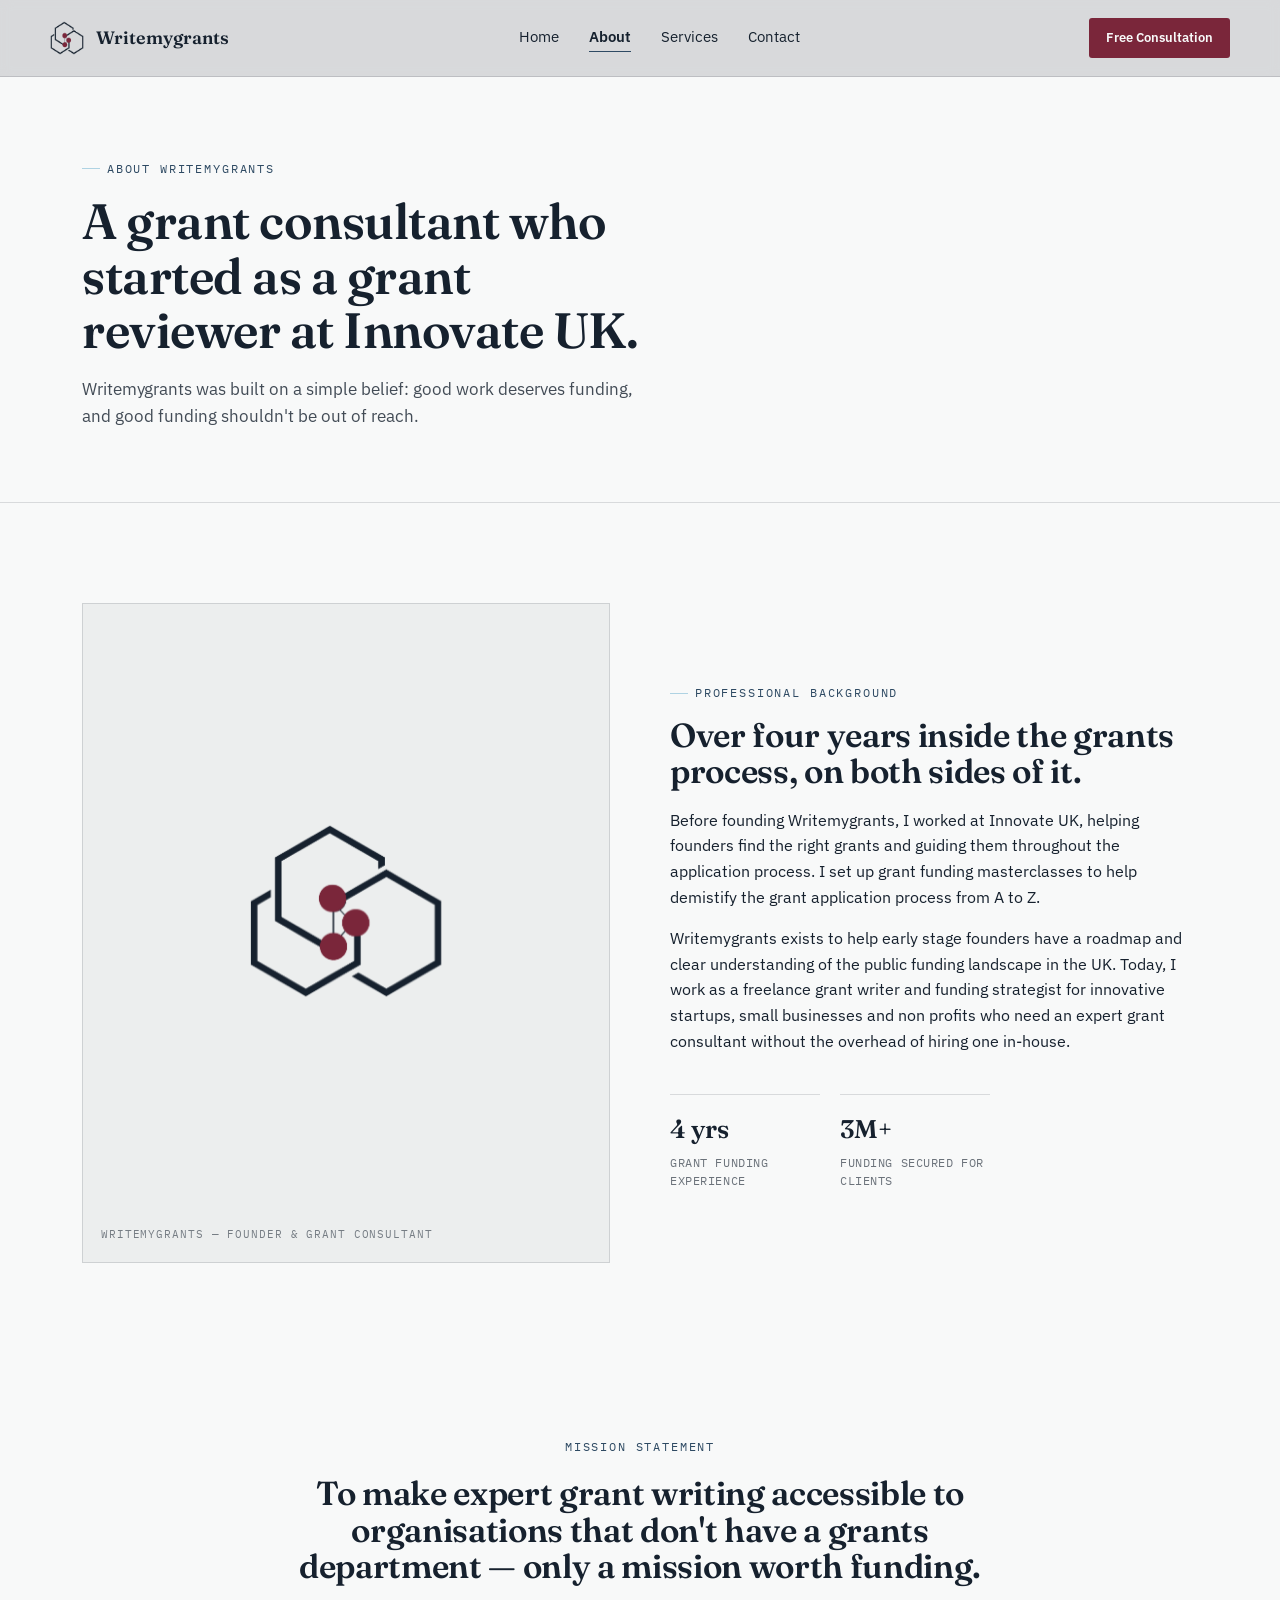
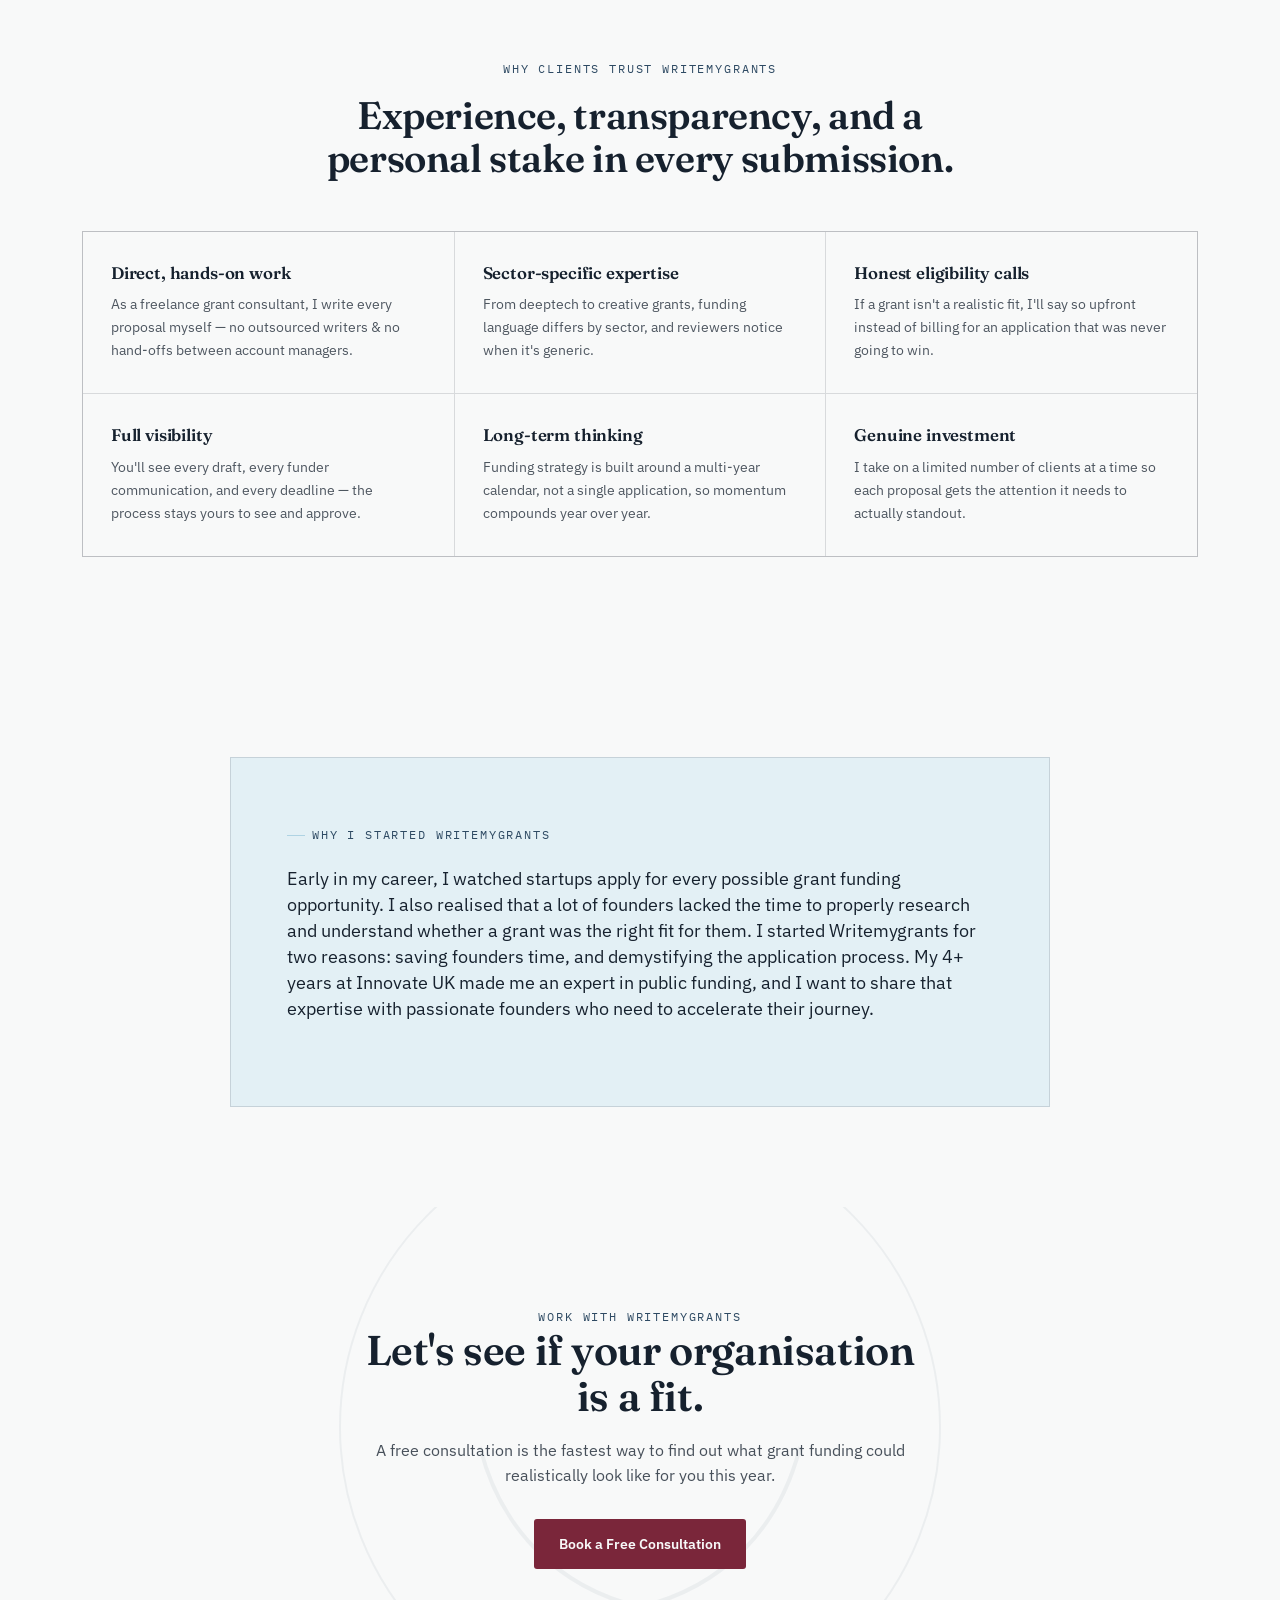
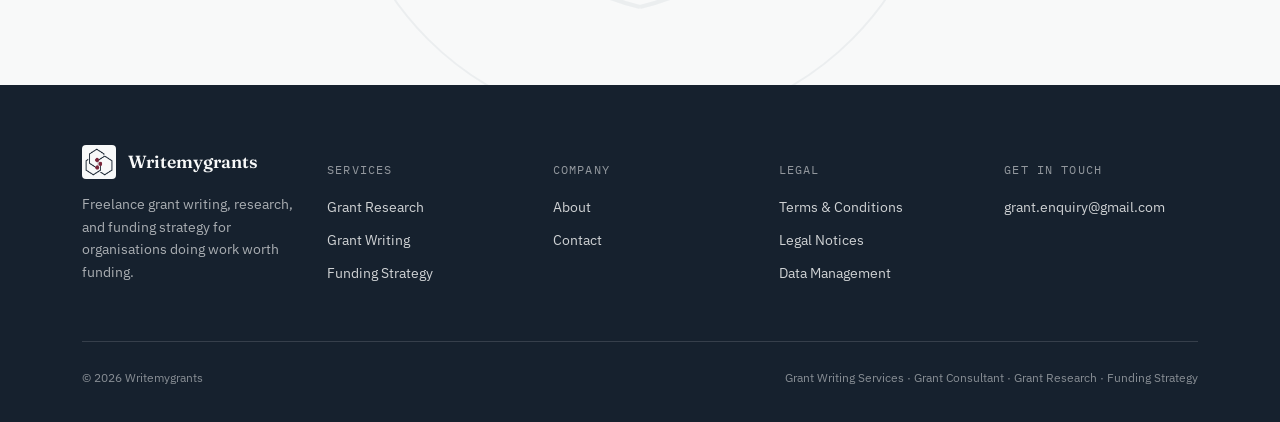
==== commit 57f097a3: "Update about.html" ====
--- a/about.html
+++ b/about.html
@@ -4,7 +4,7 @@
 <meta charset="UTF-8">
 <meta name="viewport" content="width=device-width, initial-scale=1.0">
 <title>About Writemygrants | Freelance Grant Consultant &amp; Grant Writing Expert</title>
-<meta name="description" content="Learn about Writemygrants — a freelance grant consultant dedicated to helping nonprofits, small businesses, and startups secure funding through expert grant research and grant writing.">
+<meta name="description" content="Learn about Writemygrants — a grant consultant dedicated to helping startups, innovative businesses, and nonprofits secure funding through expert grant research and grant writing.">
 <link rel="preconnect" href="https://fonts.googleapis.com">
 <link rel="preconnect" href="https://fonts.gstatic.com" crossorigin>
 <link href="https://fonts.googleapis.com/css2?family=Fraunces:ital,opsz,wght@0,9..144,300;0,9..144,500;0,9..144,600;1,9..144,400&family=IBM+Plex+Sans:wght@400;500;600&family=IBM+Plex+Mono:wght@400;500&display=swap" rel="stylesheet">
@@ -36,7 +36,7 @@
     <div class="wrap">
       <span class="eyebrow">About Writemygrants</span>
       <h1>A grant consultant who started as a grant reviewer at Innovate UK.</h1>
-      <p class="lede">Writemygrants was built on a simple belief: good work deserves funding, and good funding shouldn't require a full-time grants department to reach.</p>
+      <p class="lede">Writemygrants was built on a simple belief: good work deserves funding, and good funding shouldn't be out of reach.</p>
     </div>
   </section>
 
@@ -75,11 +75,11 @@
       <div class="values-grid">
         <div class="value-card">
           <h3>Direct, hands-on work</h3>
-          <p>As a freelance grant consultant, I write every proposal myself — no outsourced writers, no hand-offs between account managers.</p>
+          <p>As a freelance grant consultant, I write every proposal myself — no outsourced writers & no hand-offs between account managers.</p>
         </div>
         <div class="value-card">
           <h3>Sector-specific expertise</h3>
-          <p>From community health to small business innovation grants, funding language differs by sector — and reviewers notice when it's generic.</p>
+          <p>From deeptech to creative grants, funding language differs by sector, and reviewers notice when it's generic.</p>
         </div>
         <div class="value-card">
           <h3>Honest eligibility calls</h3>
@@ -95,7 +95,7 @@
         </div>
         <div class="value-card">
           <h3>Genuine investment</h3>
-          <p>I take on a limited number of clients at a time so each proposal gets the attention it needs to actually compete.</p>
+          <p>I take on a limited number of clients at a time so each proposal gets the attention it needs to actually standout.</p>
         </div>
       </div>
     </div>
--- a/styles.css
+++ b/styles.css
@@ -121,6 +121,18 @@
 nav.main-nav a.active::after{ transform: scaleX(1); }
 nav.main-nav a.active{ color: var(--ink); font-weight:600; }
 .nav-cta{ display:flex; align-items:center; gap:18px; }
+.nav-toggle{
+  display:none; flex-direction:column; justify-content:center; gap:5px;
+  width:34px; height:34px; padding:0; border:none; background:none; cursor:pointer;
+  flex-shrink:0;
+}
+.nav-toggle span{
+  display:block; width:100%; height:2px; background:var(--ink); border-radius:2px;
+  transition: transform .25s ease, opacity .2s ease;
+}
+header.site.nav-open .nav-toggle span:nth-child(1){ transform: translateY(7px) rotate(45deg); }
+header.site.nav-open .nav-toggle span:nth-child(2){ opacity:0; }
+header.site.nav-open .nav-toggle span:nth-child(3){ transform: translateY(-7px) rotate(-45deg); }
 
 /* ---------- Page hero (interior pages) ---------- */
 .page-hero{
@@ -332,7 +344,22 @@
 }
 @media (max-width: 640px){
   .wrap, .wrap-narrow{ padding: 0 20px; }
-  nav.main-nav{ display:none; }
+  .nav-toggle{ display:flex; }
+  .nav-cta{ gap:10px; }
+  .nav-cta .btn{ padding:8px 11px; font-size:0.72rem; white-space:nowrap; }
+  .brand{ font-size:0.98rem; gap:9px; }
+  nav.main-nav{
+    display:none;
+    position:absolute; top:100%; left:0; right:0;
+    flex-direction:column; gap:0;
+    background:var(--beige); border-bottom:1px solid var(--line);
+    padding:4px 20px 12px;
+    box-shadow: 0 12px 20px rgba(22,33,46,0.08);
+  }
+  header.site.nav-open nav.main-nav{ display:flex; }
+  nav.main-nav a{ padding:14px 0; border-bottom:1px solid var(--line); }
+  nav.main-nav a:last-child{ border-bottom:none; }
+  header.site{ position:sticky; }
   .steps, .steps.steps-4{ grid-template-columns: 1fr; }
   .feature-grid, .values-grid{ grid-template-columns: 1fr; }
   .band-grid{ grid-template-columns: 1fr; }
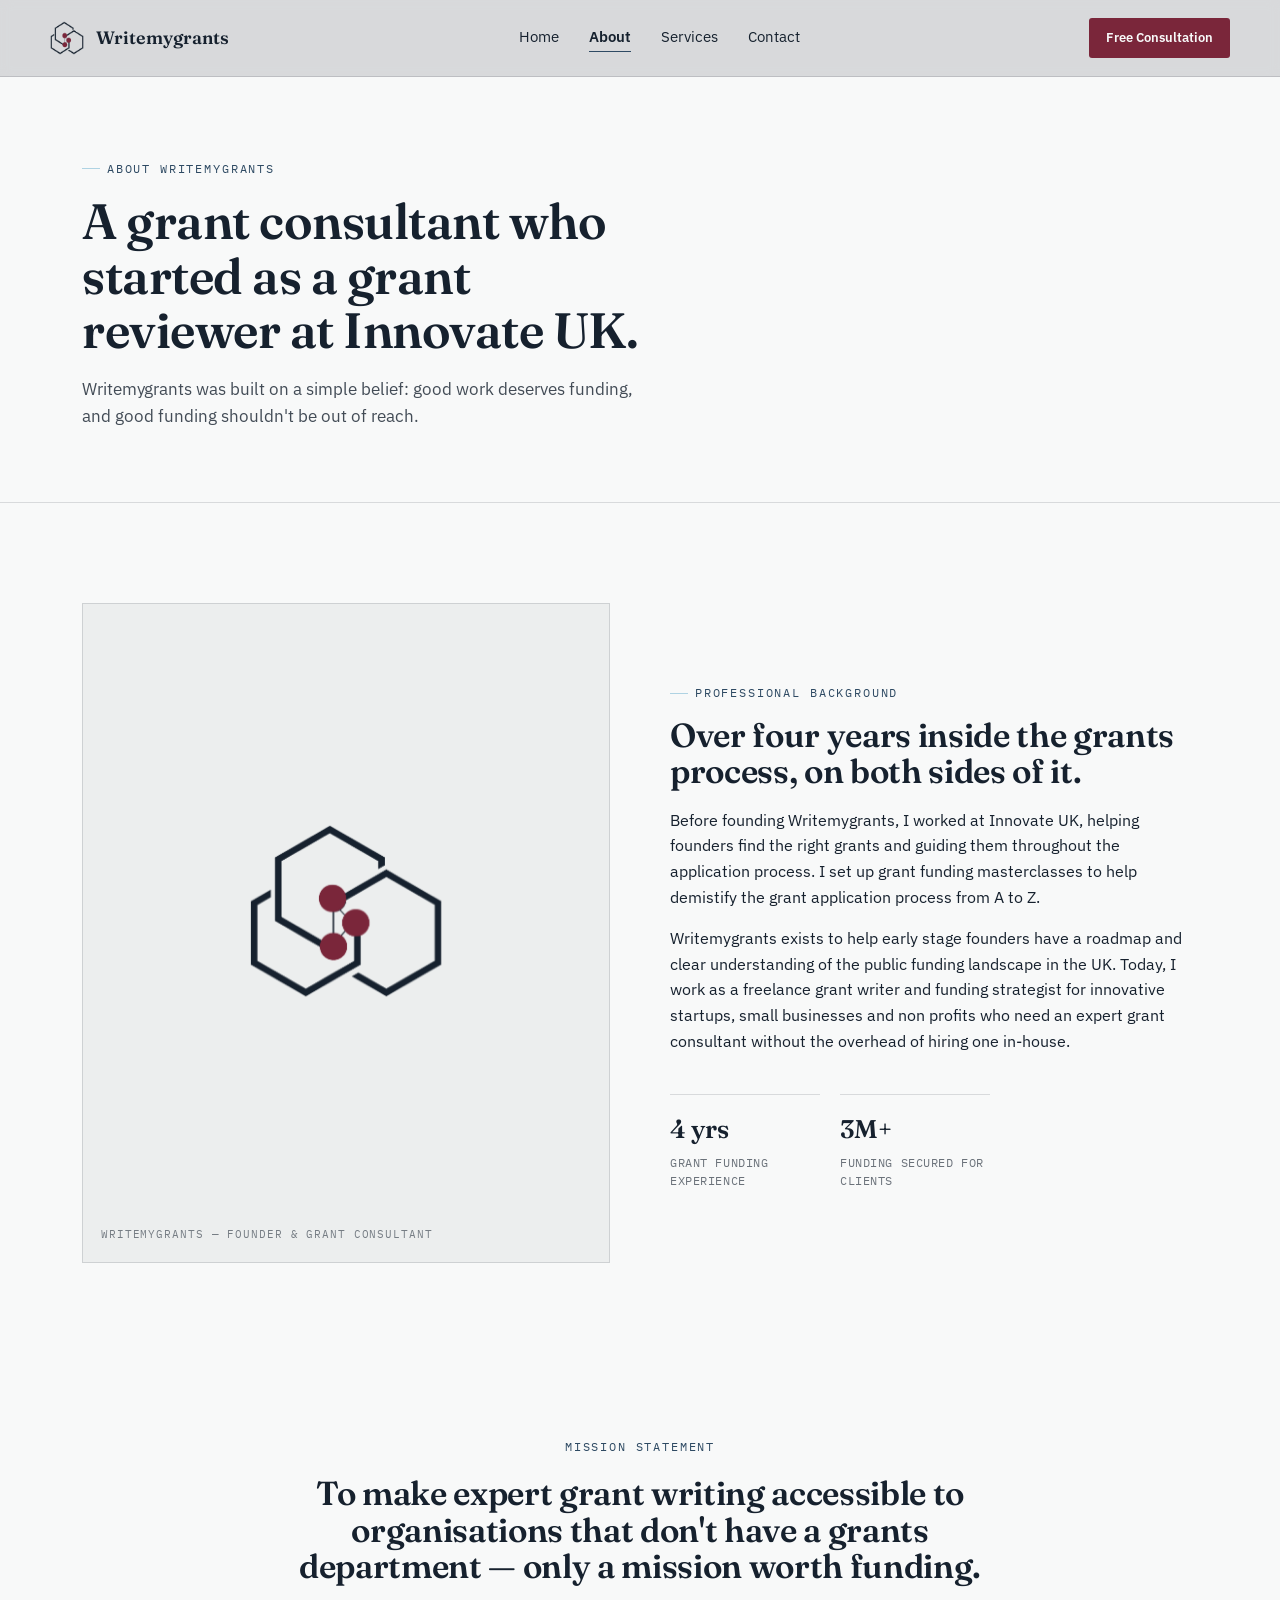
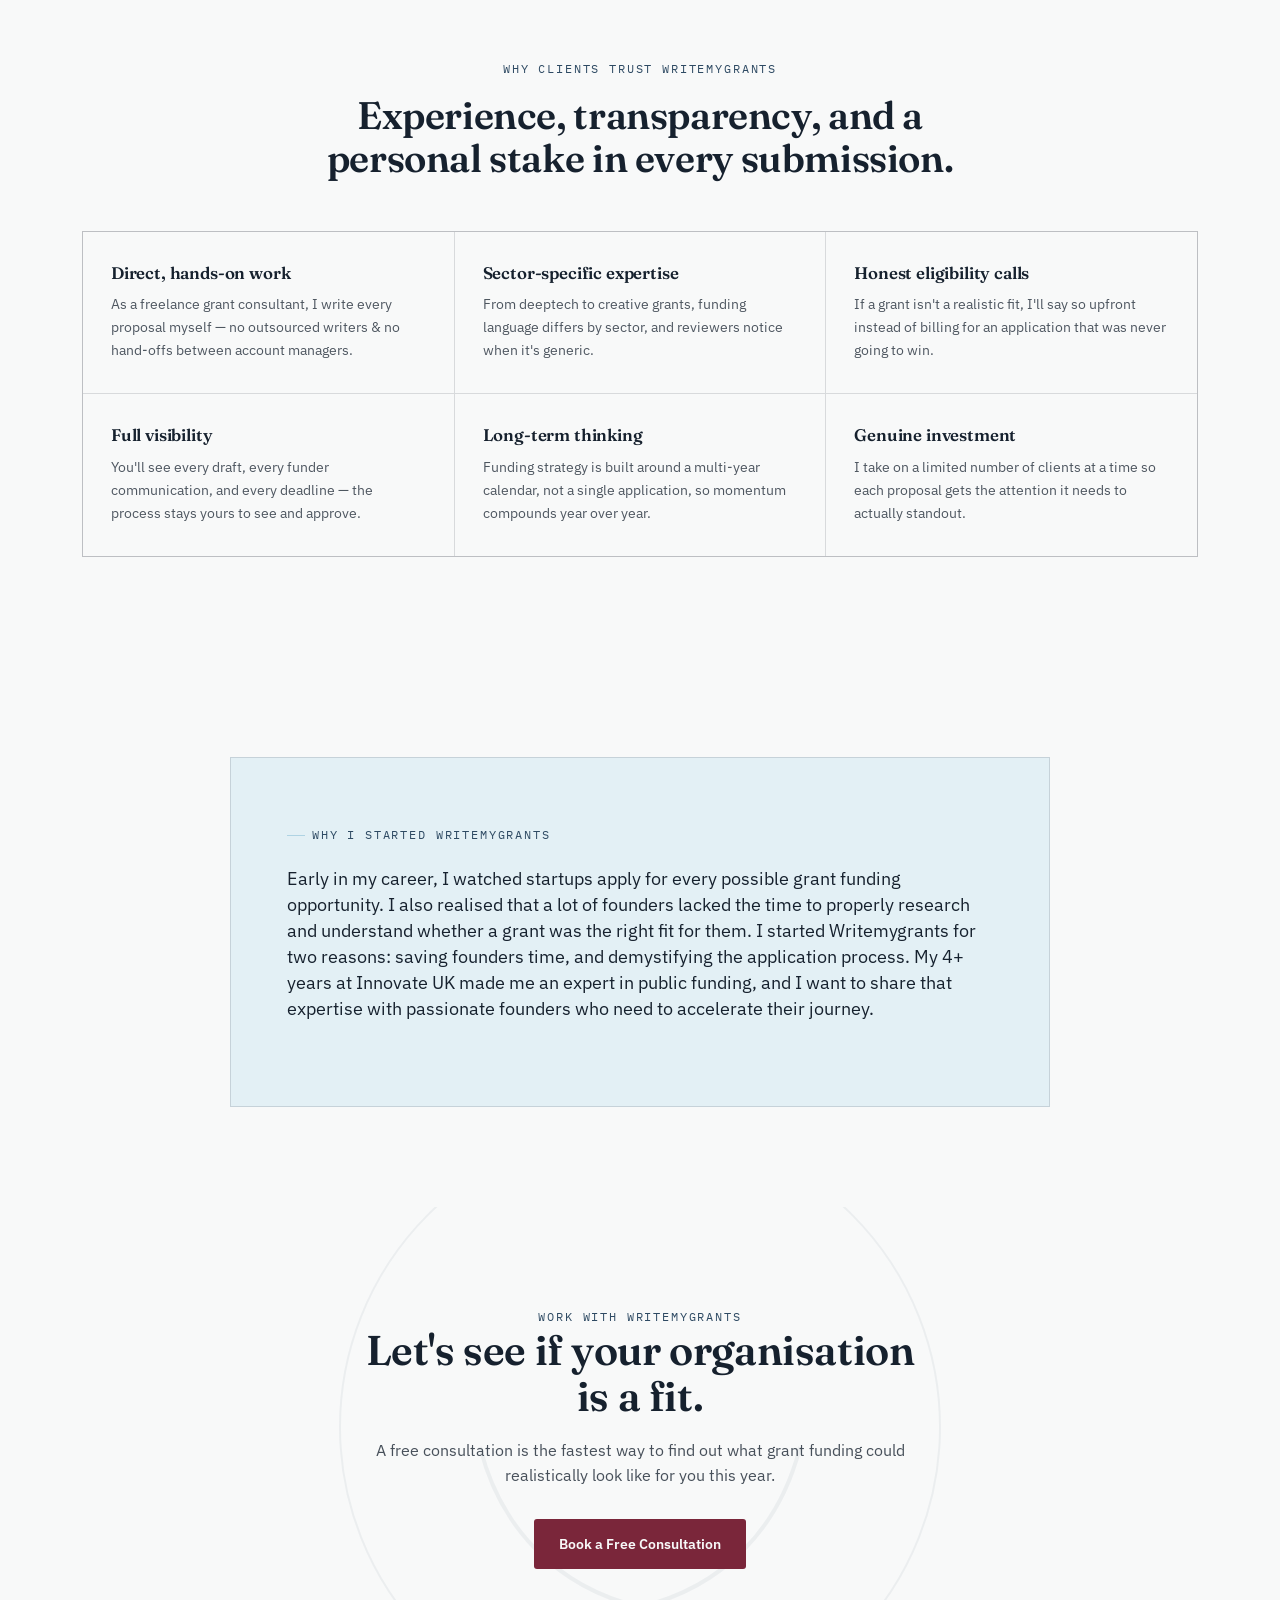
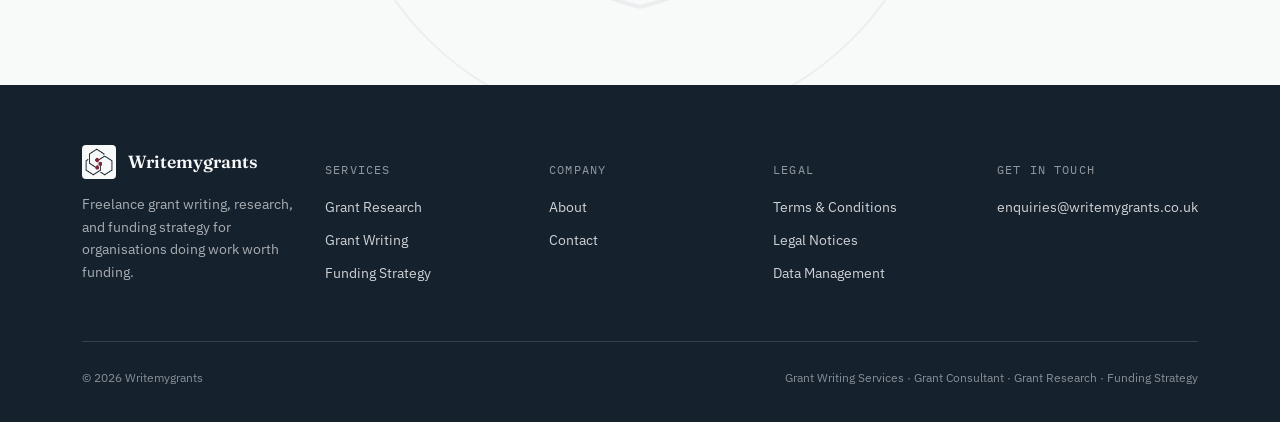
==== commit 070d90d6: "Update about.html" ====
--- a/about.html
+++ b/about.html
@@ -158,7 +158,7 @@
       </div>
       <div class="footer-col">
         <h4>Get in touch</h4>
-        <a href="mailto:grant.enquiry@gmail.com">grant.enquiry@gmail.com</a>
+        <a href="mailto:enquiries@writemygrants.co.uk">enquiries@writemygrants.co.uk</a>
       </div>
     </div>
     <div class="footer-bottom">
